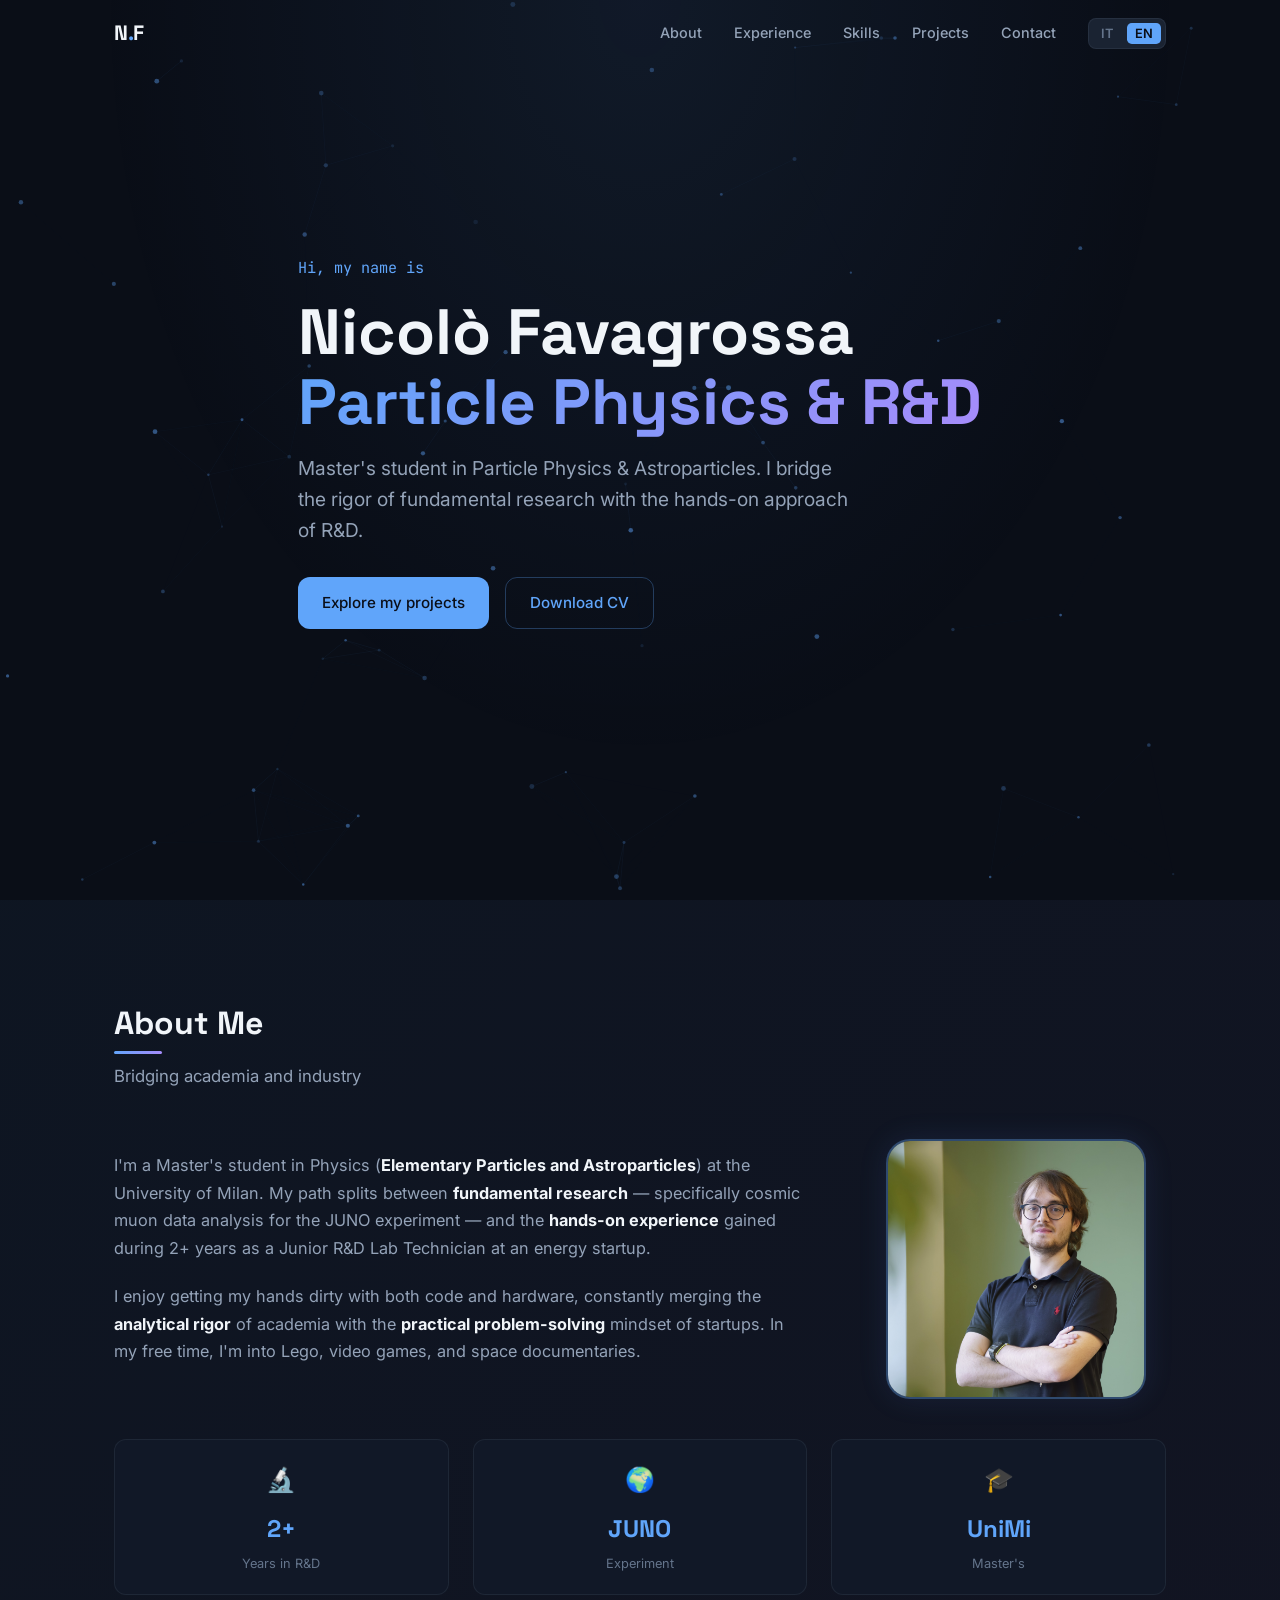
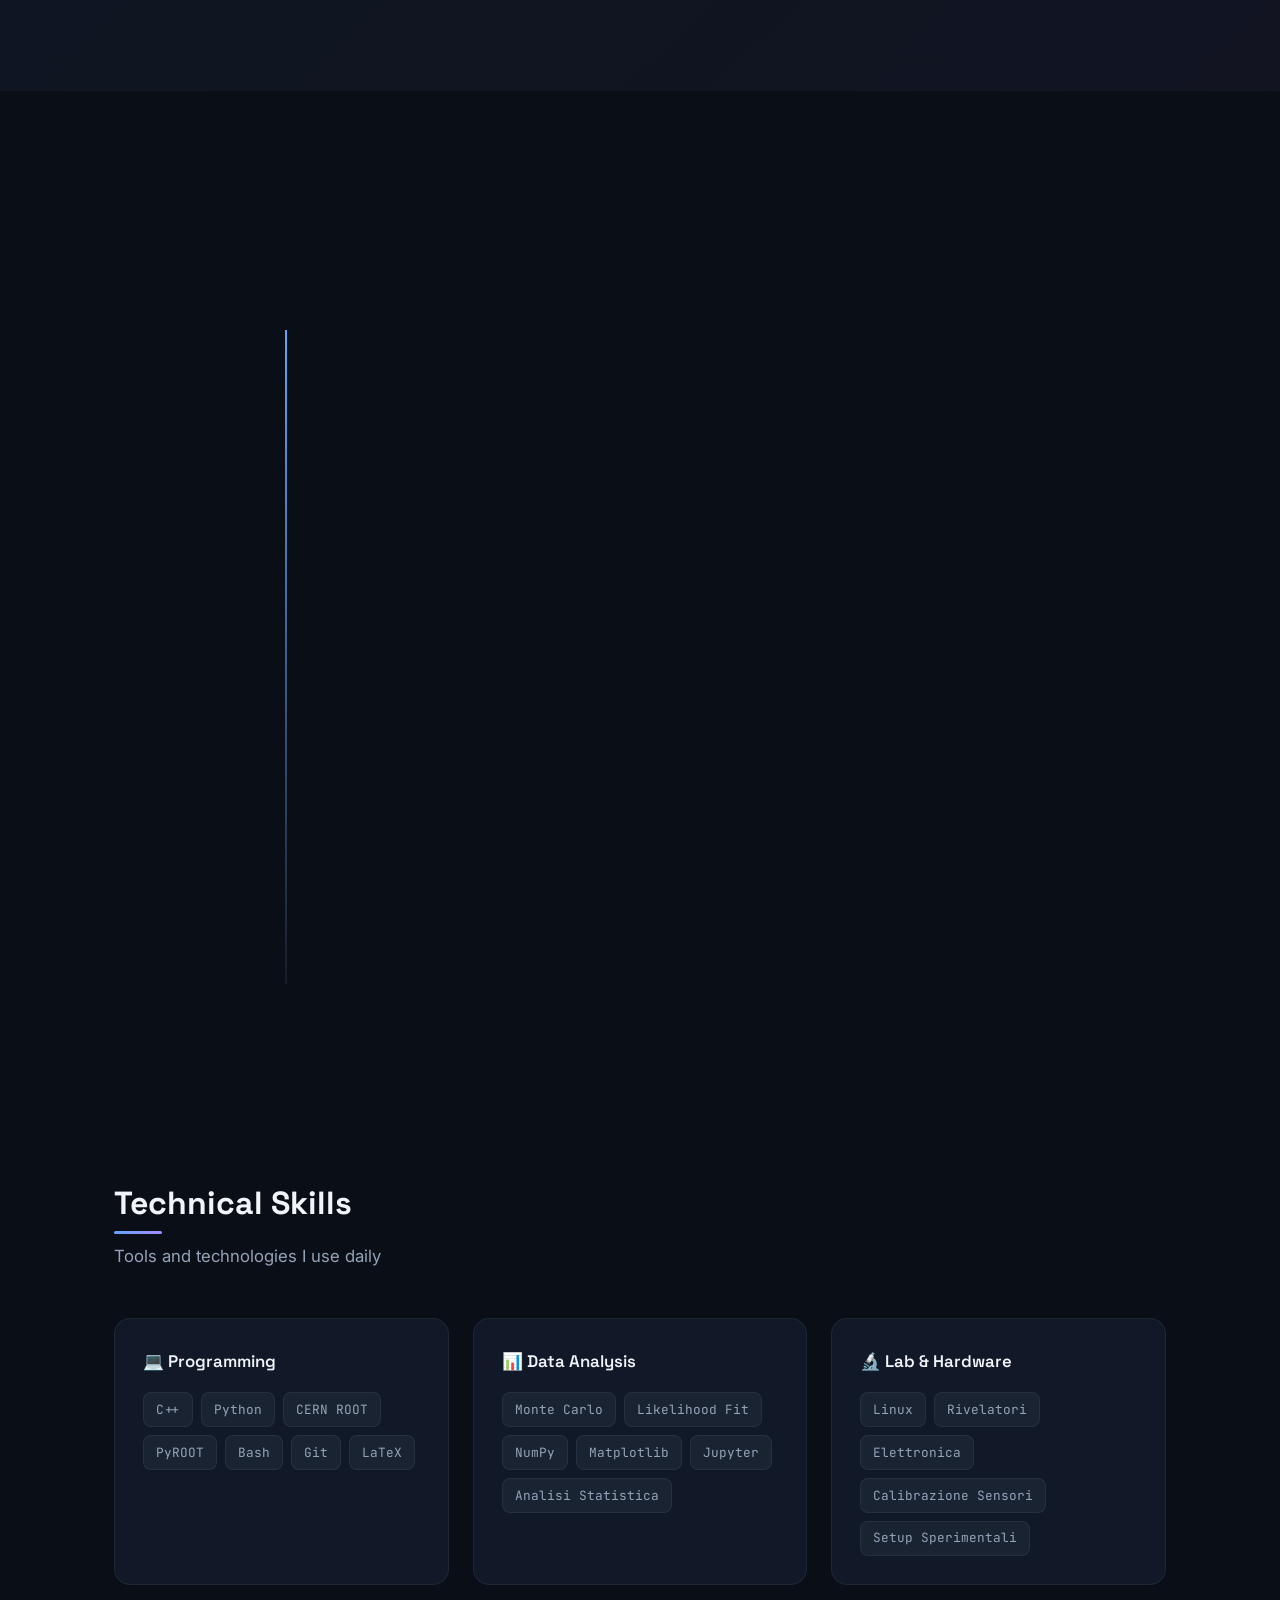
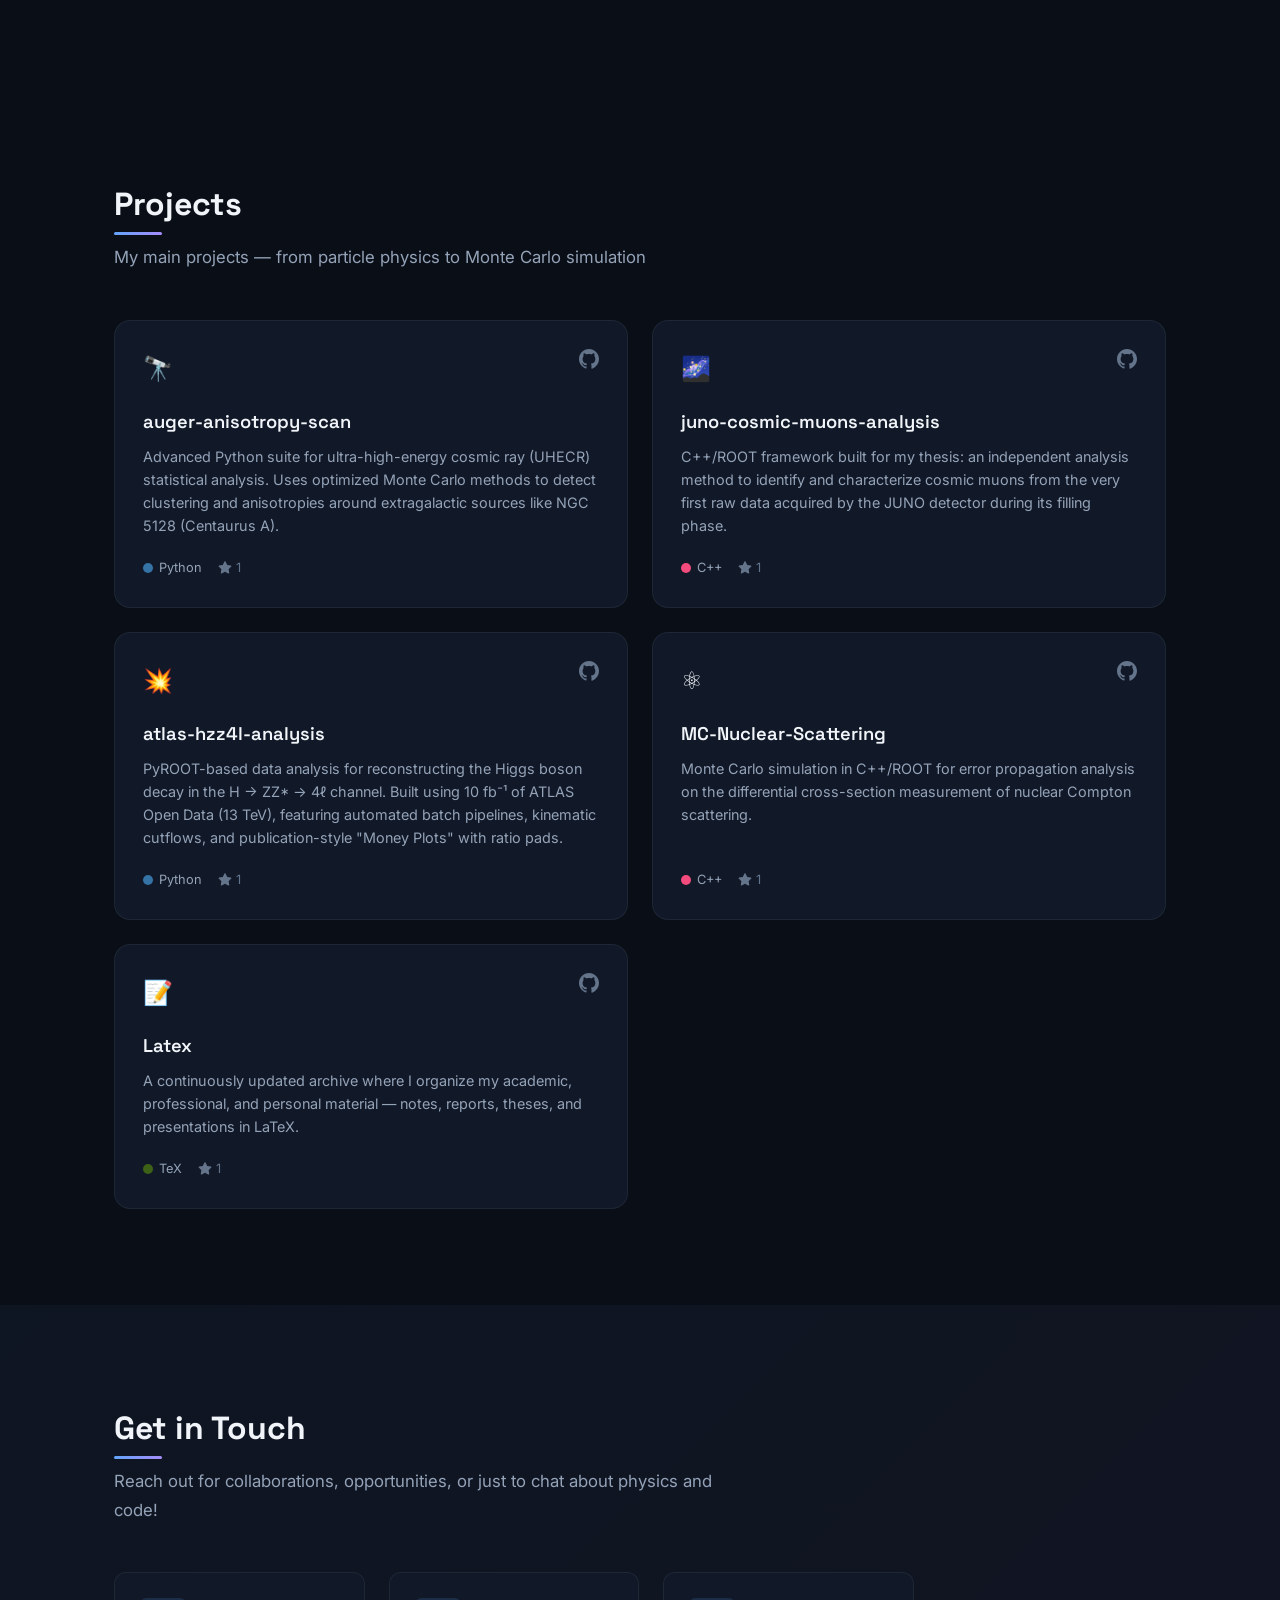
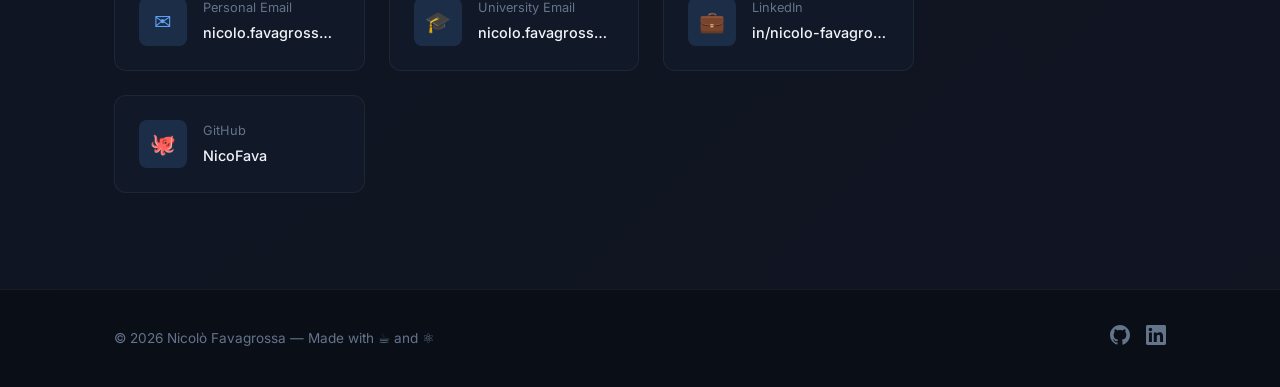
==== index.html @ 5a04953a "feat: initialize portfolio project with core structure, theme, and assets" ====
<!DOCTYPE html>
<html lang="it">
<head>
  <meta charset="UTF-8">
  <meta name="viewport" content="width=device-width, initial-scale=1.0">

  <!-- SEO -->
  <title>Nicolò Favagrossa — Particle Physics & R&D</title>
  <meta name="description" content="Studente magistrale in Fisica delle Particelle e Astroparticelle all'Università degli Studi di Milano. Portfolio, progetti e competenze.">
  <meta name="keywords" content="Nicolò Favagrossa, Physics, Particle Physics, JUNO, ATLAS, ROOT, C++, Python, Portfolio">
  <meta name="author" content="Nicolò Favagrossa">

  <!-- Open Graph -->
  <meta property="og:title" content="Nicolò Favagrossa — Particle Physics & R&D">
  <meta property="og:description" content="Master's student in Particle Physics & Astroparticles. Bridging academia and industry.">
  <meta property="og:type" content="website">
  <meta property="og:url" content="https://nicofava.github.io">

  <!-- Favicon placeholder -->
  <link rel="icon" href="data:image/svg+xml,<svg xmlns='http://www.w3.org/2000/svg' viewBox='0 0 100 100'><text y='.9em' font-size='90'>⚛️</text></svg>">

  <!-- Stylesheets -->
  <link rel="stylesheet" href="css/style.css">
</head>
<body>

  <!-- ==================== PARTICLE CANVAS ==================== -->
  <canvas id="particle-canvas"></canvas>

  <!-- ==================== NAVBAR ==================== -->
  <nav class="navbar" id="navbar">
    <div class="container">
      <a href="#" class="nav-logo">N<span>.</span>F</a>

      <div class="nav-links" id="nav-links">
        <a href="#about" data-i18n="nav.about">Chi sono</a>
        <a href="#experience" data-i18n="nav.experience">Esperienza</a>
        <a href="#skills" data-i18n="nav.skills">Competenze</a>
        <a href="#projects" data-i18n="nav.projects">Progetti</a>
        <a href="#contact" data-i18n="nav.contact">Contatti</a>

        <div class="lang-toggle">
          <button data-lang="it" class="active">IT</button>
          <button data-lang="en">EN</button>
        </div>
      </div>

      <button class="nav-hamburger" id="nav-hamburger" aria-label="Toggle menu">
        <span></span>
        <span></span>
        <span></span>
      </button>
    </div>
  </nav>

  <!-- Mobile overlay -->
  <div class="nav-overlay" id="nav-overlay"></div>

  <!-- ==================== HERO ==================== -->
  <section id="hero">
    <div class="container">
      <div class="hero-content">
        <p class="hero-greeting" data-i18n="hero.greeting">Ciao, mi chiamo</p>
        <h1 class="hero-name">
          <span data-i18n="hero.name">Nicolò Favagrossa</span><br>
          <span class="highlight">Particle Physics & R&D</span>
        </h1>
        <p class="hero-tagline" data-i18n="hero.tagline">
          Studente magistrale in Fisica delle Particelle & Astroparticelle. Unisco il rigore della ricerca fondamentale con l'approccio pratico del mondo R&D.
        </p>
        <div class="hero-cta">
          <a href="#projects" class="btn btn-primary" data-i18n="hero.cta.projects">
            Scopri i miei progetti
          </a>
          <a href="assets/docs/cv-favagrossa.pdf" class="btn btn-outline" target="_blank" data-i18n="hero.cta.cv">
            <span class="btn-icon">📄</span> Scarica CV
          </a>
        </div>
      </div>
    </div>
  </section>

  <!-- ==================== ABOUT ==================== -->
  <section id="about">
    <div class="container">
      <h2 class="section-title reveal" data-i18n="about.title">Chi sono</h2>
      <p class="section-subtitle reveal" data-i18n="about.subtitle">Un ponte tra l'accademia e l'industria</p>

      <div class="about-grid">
        <div class="about-text">
          <p class="reveal" data-i18n="about.p1">
            Sono uno studente magistrale in Fisica (indirizzo <strong>Particelle Elementari e Astroparticelle</strong>) all'Università degli Studi di Milano. Il mio percorso si divide tra la <strong>ricerca fondamentale</strong> — in particolare l'analisi dati dei muoni cosmici per l'esperimento JUNO — e l'<strong>esperienza pratica</strong> maturata in oltre due anni come Junior R&D Lab Technician in una startup del settore energetico.
          </p>
          <p class="reveal" data-i18n="about.p2">
            Mi piace "sporcarmi le mani" sia con il codice che in laboratorio: cerco costantemente di unire il <strong>rigore analitico</strong> del mondo accademico con la <strong>concretezza e il problem-solving</strong> tipici delle startup. Nel tempo libero apprezzo i Lego, i videogiochi e i documentari spaziali.
          </p>
        </div>

        <div class="about-photo">
          <div class="about-photo-wrapper reveal">
            <img src="assets/img/profile.jpg" alt="Nicolò Favagrossa">
          </div>
        </div>
      </div>

      <div class="about-highlights">
        <div class="highlight-card reveal">
          <div class="icon">🔬</div>
          <div class="number" data-i18n="about.highlight1.number">2+</div>
          <div class="label" data-i18n="about.highlight1.label">Anni in R&D</div>
        </div>
        <div class="highlight-card reveal">
          <div class="icon">🌍</div>
          <div class="number" data-i18n="about.highlight2.number">JUNO</div>
          <div class="label" data-i18n="about.highlight2.label">Esperimento</div>
        </div>
        <div class="highlight-card reveal">
          <div class="icon">🎓</div>
          <div class="number" data-i18n="about.highlight3.number">UniMi</div>
          <div class="label" data-i18n="about.highlight3.label">Magistrale</div>
        </div>
      </div>
    </div>
  </section>

  <!-- ==================== EXPERIENCE & EDUCATION ==================== -->
  <section id="experience">
    <div class="container">
      <h2 class="section-title reveal" data-i18n="exp.title">Esperienza & Istruzione</h2>
      <p class="section-subtitle reveal" data-i18n="exp.subtitle">Il mio percorso tra accademia e industria</p>

      <div class="timeline">
        <!-- Entry 1: Master's -->
        <div class="timeline-item reveal">
          <div class="timeline-dot"></div>
          <div class="timeline-card">
            <span class="timeline-date" data-i18n="exp.1.date">2024 — Presente</span>
            <h3 class="timeline-title" data-i18n="exp.1.title">Laurea Magistrale in Fisica</h3>
            <p class="timeline-org" data-i18n="exp.1.org">Università degli Studi di Milano — Particelle e Astroparticelle</p>
            <p class="timeline-desc" data-i18n="exp.1.desc">
              Percorso magistrale con focus su fisica delle alte energie, rivelatori di particelle e analisi dati avanzata. Tesi sull'analisi dei muoni cosmici per l'esperimento JUNO.
            </p>
          </div>
        </div>

        <!-- Entry 2: R&D Job -->
        <div class="timeline-item reveal">
          <div class="timeline-dot"></div>
          <div class="timeline-card">
            <span class="timeline-date" data-i18n="exp.2.date">Gen 2023 — Presente</span>
            <h3 class="timeline-title" data-i18n="exp.2.title">Junior R&D Lab Technician</h3>
            <p class="timeline-org" data-i18n="exp.2.org">Prometheus S.r.l. — Kilometro Rosso, Bergamo</p>
            <p class="timeline-desc" data-i18n="exp.2.desc">
              Attività di ricerca e sviluppo nel settore energetico. Gestione di setup sperimentali, calibrazione sensori, analisi dati e report tecnici. Promosso a gennaio 2025.
            </p>
          </div>
        </div>

        <!-- Entry 3: Bachelor's -->
        <div class="timeline-item reveal">
          <div class="timeline-dot"></div>
          <div class="timeline-card">
            <span class="timeline-date" data-i18n="exp.3.date">2020 — 2024</span>
            <h3 class="timeline-title" data-i18n="exp.3.title">Laurea Triennale in Fisica</h3>
            <p class="timeline-org" data-i18n="exp.3.org">Università degli Studi di Milano</p>
            <p class="timeline-desc" data-i18n="exp.3.desc">
              Tesi: analisi indipendente dei muoni cosmici dai primi dati grezzi del rivelatore JUNO, sviluppata in C++/ROOT.
            </p>
          </div>
        </div>
      </div>
    </div>
  </section>

  <!-- ==================== SKILLS ==================== -->
  <section id="skills">
    <div class="container">
      <h2 class="section-title reveal" data-i18n="skills.title">Competenze Tecniche</h2>
      <p class="section-subtitle reveal" data-i18n="skills.subtitle">Strumenti e tecnologie che utilizzo quotidianamente</p>

      <div class="skills-grid">
        <!-- Programming -->
        <div class="skill-category reveal">
          <h3 class="skill-category-title" data-i18n="skills.cat1">
            <span class="icon">💻</span> Programmazione
          </h3>
          <div class="skill-tags">
            <span class="skill-tag">C++</span>
            <span class="skill-tag">Python</span>
            <span class="skill-tag">CERN ROOT</span>
            <span class="skill-tag">PyROOT</span>
            <span class="skill-tag">Bash</span>
            <span class="skill-tag">Git</span>
            <span class="skill-tag">LaTeX</span>
          </div>
        </div>

        <!-- Data Analysis -->
        <div class="skill-category reveal">
          <h3 class="skill-category-title" data-i18n="skills.cat2">
            <span class="icon">📊</span> Analisi Dati
          </h3>
          <div class="skill-tags">
            <span class="skill-tag">Monte Carlo</span>
            <span class="skill-tag">Likelihood Fit</span>
            <span class="skill-tag">NumPy</span>
            <span class="skill-tag">Matplotlib</span>
            <span class="skill-tag">Jupyter</span>
            <span class="skill-tag">Analisi Statistica</span>
          </div>
        </div>

        <!-- Lab & Hardware -->
        <div class="skill-category reveal">
          <h3 class="skill-category-title" data-i18n="skills.cat3">
            <span class="icon">🔬</span> Lab & Hardware
          </h3>
          <div class="skill-tags">
            <span class="skill-tag">Linux</span>
            <span class="skill-tag">Rivelatori</span>
            <span class="skill-tag">Elettronica</span>
            <span class="skill-tag">Calibrazione Sensori</span>
            <span class="skill-tag">Setup Sperimentali</span>
          </div>
        </div>
      </div>
    </div>
  </section>

  <!-- ==================== PROJECTS ==================== -->
  <section id="projects">
    <div class="container">
      <h2 class="section-title reveal" data-i18n="projects.title">Progetti</h2>
      <p class="section-subtitle reveal" data-i18n="projects.subtitle">
        I miei progetti principali — dalla fisica delle particelle alla simulazione Monte Carlo
      </p>

      <div class="projects-grid" id="projects-container">
        <!-- Populated dynamically by projects.js -->
      </div>
    </div>
  </section>

  <!-- ==================== CONTACT ==================== -->
  <section id="contact">
    <div class="container">
      <h2 class="section-title reveal" data-i18n="contact.title">Contatti</h2>
      <p class="section-subtitle reveal" data-i18n="contact.subtitle">
        Scrivimi per collaborazioni, opportunità o anche solo per una chiacchierata su fisica e codice!
      </p>

      <div class="contact-grid">
        <!-- Personal Email -->
        <a href="mailto:nicolo.favagrossa@gmail.com" class="contact-card reveal" id="contact-email">
          <div class="contact-icon">✉️</div>
          <div class="contact-info">
            <div class="contact-label" data-i18n="contact.email">Email Personale</div>
            <div class="contact-value">nicolo.favagrossa@gmail.com</div>
          </div>
        </a>

        <!-- University Email -->
        <a href="mailto:nicolo.favagrossa@studenti.unimi.it" class="contact-card reveal" id="contact-email-uni">
          <div class="contact-icon">🎓</div>
          <div class="contact-info">
            <div class="contact-label" data-i18n="contact.email.uni">Email Istituzionale</div>
            <div class="contact-value">nicolo.favagrossa@studenti.unimi.it</div>
          </div>
        </a>

        <!-- LinkedIn -->
        <a href="https://www.linkedin.com/in/nicolo-favagrossa/" target="_blank" rel="noopener noreferrer" class="contact-card reveal" id="contact-linkedin">
          <div class="contact-icon">💼</div>
          <div class="contact-info">
            <div class="contact-label" data-i18n="contact.linkedin">LinkedIn</div>
            <div class="contact-value">in/nicolo-favagrossa</div>
          </div>
        </a>

        <!-- GitHub -->
        <a href="https://github.com/NicoFava" target="_blank" rel="noopener noreferrer" class="contact-card reveal" id="contact-github">
          <div class="contact-icon">🐙</div>
          <div class="contact-info">
            <div class="contact-label" data-i18n="contact.github">GitHub</div>
            <div class="contact-value">NicoFava</div>
          </div>
        </a>
      </div>
    </div>
  </section>

  <!-- ==================== FOOTER ==================== -->
  <footer class="footer">
    <div class="container">
      <p class="footer-text">
        © <span id="current-year">2026</span> Nicolò Favagrossa —
        <span data-i18n="footer.made">Fatto con</span> ☕ <span data-i18n="footer.and">e</span> ⚛️
      </p>
      <div class="footer-socials">
        <a href="https://github.com/NicoFava" target="_blank" rel="noopener noreferrer" aria-label="GitHub">
          <svg width="20" height="20" viewBox="0 0 24 24" fill="currentColor">
            <path d="M12 0C5.37 0 0 5.37 0 12c0 5.3 3.438 9.8 8.205 11.385.6.113.82-.258.82-.577 0-.285-.01-1.04-.015-2.04-3.338.724-4.042-1.61-4.042-1.61C4.422 18.07 3.633 17.7 3.633 17.7c-1.087-.744.084-.729.084-.729 1.205.084 1.838 1.236 1.838 1.236 1.07 1.835 2.809 1.305 3.495.998.108-.776.417-1.305.76-1.605-2.665-.3-5.466-1.332-5.466-5.93 0-1.31.465-2.38 1.235-3.22-.135-.303-.54-1.523.105-3.176 0 0 1.005-.322 3.3 1.23.96-.267 1.98-.399 3-.405 1.02.006 2.04.138 3 .405 2.28-1.552 3.285-1.23 3.285-1.23.645 1.653.24 2.873.12 3.176.765.84 1.23 1.91 1.23 3.22 0 4.61-2.805 5.625-5.475 5.92.42.36.81 1.096.81 2.22 0 1.606-.015 2.896-.015 3.286 0 .315.21.69.825.57C20.565 21.795 24 17.295 24 12c0-6.63-5.37-12-12-12"/>
          </svg>
        </a>
        <a href="https://www.linkedin.com/in/nicolo-favagrossa/" target="_blank" rel="noopener noreferrer" aria-label="LinkedIn">
          <svg width="20" height="20" viewBox="0 0 24 24" fill="currentColor">
            <path d="M20.447 20.452h-3.554v-5.569c0-1.328-.027-3.037-1.852-3.037-1.853 0-2.136 1.445-2.136 2.939v5.667H9.351V9h3.414v1.561h.046c.477-.9 1.637-1.85 3.37-1.85 3.601 0 4.267 2.37 4.267 5.455v6.286zM5.337 7.433c-1.144 0-2.063-.926-2.063-2.065 0-1.138.92-2.063 2.063-2.063 1.14 0 2.064.925 2.064 2.063 0 1.139-.925 2.065-2.064 2.065zm1.782 13.019H3.555V9h3.564v11.452zM22.225 0H1.771C.792 0 0 .774 0 1.729v20.542C0 23.227.792 24 1.771 24h20.451C23.2 24 24 23.227 24 22.271V1.729C24 .774 23.2 0 22.222 0h.003z"/>
          </svg>
        </a>
      </div>
    </div>
  </footer>

  <!-- ==================== SCRIPTS ==================== -->
  <script src="js/particles.js"></script>
  <script src="js/i18n.js"></script>
  <script src="js/projects.js"></script>
  <script src="js/main.js"></script>

</body>
</html>
---- css/style.css ----
/* ===================================================================
   DESIGN SYSTEM — Nicolò Favagrossa Portfolio
   Deep Cosmos Dark Theme
   =================================================================== */

/* --- Google Fonts --- */
@import url('https://fonts.googleapis.com/css2?family=Inter:wght@300;400;500;600;700&family=JetBrains+Mono:wght@400;500&family=Space+Grotesk:wght@400;500;600;700&display=swap');

/* --- Design Tokens --- */
:root {
  /* Colors */
  --bg-primary: #0a0e17;
  --bg-secondary: #111827;
  --bg-tertiary: #1a2332;
  --bg-glass: rgba(17, 24, 39, 0.75);
  --bg-glass-hover: rgba(17, 24, 39, 0.9);
  --accent: #60a5fa;
  --accent-hover: #93c5fd;
  --accent-glow: rgba(96, 165, 250, 0.15);
  --accent-glow-strong: rgba(96, 165, 250, 0.3);
  --text-primary: #f1f5f9;
  --text-secondary: #94a3b8;
  --text-muted: #64748b;
  --border: rgba(148, 163, 184, 0.1);
  --border-accent: rgba(96, 165, 250, 0.3);

  /* Gradients */
  --gradient-accent: linear-gradient(135deg, #60a5fa 0%, #a78bfa 100%);
  --gradient-card: linear-gradient(135deg, rgba(96, 165, 250, 0.05) 0%, rgba(167, 139, 250, 0.05) 100%);
  --gradient-hero: radial-gradient(ellipse at 50% 0%, rgba(96, 165, 250, 0.08) 0%, transparent 60%);

  /* Typography */
  --font-heading: 'Space Grotesk', system-ui, sans-serif;
  --font-body: 'Inter', system-ui, sans-serif;
  --font-mono: 'JetBrains Mono', 'Fira Code', monospace;

  /* Spacing */
  --section-padding: 6rem 0;
  --container-width: 1100px;
  --container-padding: 0 1.5rem;

  /* Transitions */
  --transition-fast: 0.2s ease;
  --transition-normal: 0.3s ease;
  --transition-slow: 0.5s ease;

  /* Borders */
  --radius-sm: 0.5rem;
  --radius-md: 0.75rem;
  --radius-lg: 1rem;
  --radius-xl: 1.5rem;

  /* Shadows */
  --shadow-card: 0 4px 24px rgba(0, 0, 0, 0.3);
  --shadow-glow: 0 0 30px rgba(96, 165, 250, 0.1);
}

/* --- Reset & Base --- */
*,
*::before,
*::after {
  margin: 0;
  padding: 0;
  box-sizing: border-box;
}

html {
  scroll-behavior: smooth;
  scroll-padding-top: 5rem;
  font-size: 16px;
}

body {
  font-family: var(--font-body);
  background-color: var(--bg-primary);
  color: var(--text-primary);
  line-height: 1.7;
  overflow-x: hidden;
  -webkit-font-smoothing: antialiased;
  -moz-osx-font-smoothing: grayscale;
}

a {
  color: var(--accent);
  text-decoration: none;
  transition: color var(--transition-fast);
}

a:hover {
  color: var(--accent-hover);
}

img {
  max-width: 100%;
  height: auto;
  display: block;
}

ul, ol {
  list-style: none;
}

/* --- Canvas Background --- */
#particle-canvas {
  position: fixed;
  top: 0;
  left: 0;
  width: 100%;
  height: 100%;
  z-index: 0;
  pointer-events: none;
}

/* --- Layout --- */
.container {
  max-width: var(--container-width);
  margin: 0 auto;
  padding: var(--container-padding);
}

section {
  position: relative;
  z-index: 1;
  padding: var(--section-padding);
}

/* --- Section Title --- */
.section-title {
  font-family: var(--font-heading);
  font-size: 2rem;
  font-weight: 700;
  color: var(--text-primary);
  margin-bottom: 0.75rem;
  position: relative;
  display: inline-block;
}

.section-title::after {
  content: '';
  position: absolute;
  bottom: -4px;
  left: 0;
  width: 3rem;
  height: 3px;
  background: var(--gradient-accent);
  border-radius: 2px;
}

.section-subtitle {
  color: var(--text-secondary);
  font-size: 1.05rem;
  max-width: 600px;
  margin-bottom: 3rem;
}

/* --- Navbar --- */
.navbar {
  position: fixed;
  top: 0;
  left: 0;
  width: 100%;
  z-index: 100;
  padding: 1rem 0;
  transition: all var(--transition-normal);
  background: transparent;
}

.navbar.scrolled {
  background: var(--bg-glass);
  backdrop-filter: blur(20px);
  -webkit-backdrop-filter: blur(20px);
  border-bottom: 1px solid var(--border);
  padding: 0.6rem 0;
}

.navbar .container {
  display: flex;
  justify-content: space-between;
  align-items: center;
}

.nav-logo {
  font-family: var(--font-heading);
  font-size: 1.3rem;
  font-weight: 700;
  color: var(--text-primary);
  letter-spacing: -0.02em;
}

.nav-logo span {
  color: var(--accent);
}

.nav-links {
  display: flex;
  align-items: center;
  gap: 2rem;
}

.nav-links a {
  color: var(--text-secondary);
  font-size: 0.9rem;
  font-weight: 500;
  transition: color var(--transition-fast);
  position: relative;
}

.nav-links a::after {
  content: '';
  position: absolute;
  bottom: -4px;
  left: 0;
  width: 0;
  height: 2px;
  background: var(--accent);
  transition: width var(--transition-normal);
}

.nav-links a:hover,
.nav-links a.active {
  color: var(--text-primary);
}

.nav-links a:hover::after,
.nav-links a.active::after {
  width: 100%;
}

/* Language Toggle */
.lang-toggle {
  display: flex;
  align-items: center;
  gap: 0.4rem;
  background: var(--bg-tertiary);
  border: 1px solid var(--border);
  border-radius: var(--radius-sm);
  padding: 0.25rem;
  cursor: pointer;
}

.lang-toggle button {
  background: none;
  border: none;
  color: var(--text-muted);
  font-family: var(--font-body);
  font-size: 0.8rem;
  font-weight: 600;
  padding: 0.2rem 0.5rem;
  border-radius: 0.3rem;
  cursor: pointer;
  transition: all var(--transition-fast);
}

.lang-toggle button.active {
  background: var(--accent);
  color: var(--bg-primary);
}

/* Mobile Menu */
.nav-hamburger {
  display: none;
  flex-direction: column;
  gap: 5px;
  cursor: pointer;
  background: none;
  border: none;
  padding: 0.25rem;
}

.nav-hamburger span {
  width: 24px;
  height: 2px;
  background: var(--text-primary);
  transition: all var(--transition-normal);
  border-radius: 2px;
}

.nav-hamburger.active span:nth-child(1) {
  transform: rotate(45deg) translate(5px, 5px);
}

.nav-hamburger.active span:nth-child(2) {
  opacity: 0;
}

.nav-hamburger.active span:nth-child(3) {
  transform: rotate(-45deg) translate(5px, -5px);
}

/* --- Hero --- */
#hero {
  min-height: 100vh;
  display: flex;
  align-items: center;
  padding-top: 5rem;
  background: var(--gradient-hero);
}

.hero-content {
  max-width: 700px;
}

.hero-greeting {
  font-family: var(--font-mono);
  font-size: 0.95rem;
  color: var(--accent);
  margin-bottom: 1rem;
  opacity: 0;
  transform: translateY(20px);
  animation: fadeInUp 0.6s ease 0.2s forwards;
}

.hero-name {
  font-family: var(--font-heading);
  font-size: clamp(2.5rem, 6vw, 4rem);
  font-weight: 700;
  line-height: 1.1;
  margin-bottom: 1rem;
  opacity: 0;
  transform: translateY(20px);
  animation: fadeInUp 0.6s ease 0.4s forwards;
}

.hero-name .highlight {
  background: var(--gradient-accent);
  -webkit-background-clip: text;
  -webkit-text-fill-color: transparent;
  background-clip: text;
}

.hero-tagline {
  font-size: 1.2rem;
  color: var(--text-secondary);
  margin-bottom: 2rem;
  max-width: 550px;
  line-height: 1.6;
  opacity: 0;
  transform: translateY(20px);
  animation: fadeInUp 0.6s ease 0.6s forwards;
}

.hero-cta {
  display: flex;
  gap: 1rem;
  flex-wrap: wrap;
  opacity: 0;
  transform: translateY(20px);
  animation: fadeInUp 0.6s ease 0.8s forwards;
}

.btn {
  display: inline-flex;
  align-items: center;
  gap: 0.5rem;
  padding: 0.75rem 1.5rem;
  border-radius: var(--radius-md);
  font-family: var(--font-body);
  font-size: 0.95rem;
  font-weight: 500;
  cursor: pointer;
  transition: all var(--transition-normal);
  border: none;
}

.btn-primary {
  background: var(--accent);
  color: var(--bg-primary);
}

.btn-primary:hover {
  background: var(--accent-hover);
  color: var(--bg-primary);
  box-shadow: var(--shadow-glow);
  transform: translateY(-2px);
}

.btn-outline {
  background: transparent;
  color: var(--accent);
  border: 1px solid var(--border-accent);
}

.btn-outline:hover {
  background: var(--accent-glow);
  color: var(--accent-hover);
  transform: translateY(-2px);
}

/* --- About --- */
#about {
  background: var(--gradient-card);
}

.about-grid {
  display: grid;
  grid-template-columns: 1fr 300px;
  gap: 4rem;
  align-items: center;
}

.about-text p {
  color: var(--text-secondary);
  margin-bottom: 1.25rem;
  font-size: 1.02rem;
}

.about-text strong {
  color: var(--text-primary);
}

.about-photo {
  position: relative;
}

.about-photo-wrapper {
  width: 260px;
  height: 260px;
  border-radius: var(--radius-xl);
  overflow: hidden;
  border: 2px solid var(--border-accent);
  box-shadow: var(--shadow-glow);
  margin: 0 auto;
  display: flex;
  align-items: center;
  justify-content: center;
  background: var(--bg-tertiary);
}

.about-photo-wrapper img {
  width: 100%;
  height: 100%;
  object-fit: cover;
}

.about-photo-placeholder {
  font-size: 5rem;
  opacity: 0.3;
}

.about-highlights {
  display: grid;
  grid-template-columns: repeat(3, 1fr);
  gap: 1.5rem;
  margin-top: 2.5rem;
}

.highlight-card {
  background: var(--bg-secondary);
  border: 1px solid var(--border);
  border-radius: var(--radius-md);
  padding: 1.25rem;
  text-align: center;
  transition: all var(--transition-normal);
}

.highlight-card:hover {
  border-color: var(--border-accent);
  box-shadow: var(--shadow-glow);
  transform: translateY(-3px);
}

.highlight-card .icon {
  font-size: 1.5rem;
  margin-bottom: 0.5rem;
}

.highlight-card .number {
  font-family: var(--font-heading);
  font-size: 1.5rem;
  font-weight: 700;
  color: var(--accent);
}

.highlight-card .label {
  font-size: 0.8rem;
  color: var(--text-muted);
  margin-top: 0.2rem;
}

/* --- Experience / Timeline --- */
.timeline {
  position: relative;
  max-width: 750px;
  margin: 0 auto;
}

.timeline::before {
  content: '';
  position: absolute;
  left: 20px;
  top: 0;
  bottom: 0;
  width: 2px;
  background: linear-gradient(to bottom, var(--accent), var(--border));
}

.timeline-item {
  position: relative;
  padding-left: 55px;
  margin-bottom: 2.5rem;
}

.timeline-item:last-child {
  margin-bottom: 0;
}

.timeline-dot {
  position: absolute;
  left: 12px;
  top: 6px;
  width: 18px;
  height: 18px;
  border-radius: 50%;
  border: 3px solid var(--accent);
  background: var(--bg-primary);
  z-index: 1;
}

.timeline-item:first-child .timeline-dot {
  background: var(--accent);
  box-shadow: 0 0 12px var(--accent-glow-strong);
}

.timeline-card {
  background: var(--bg-secondary);
  border: 1px solid var(--border);
  border-radius: var(--radius-md);
  padding: 1.5rem;
  transition: all var(--transition-normal);
}

.timeline-card:hover {
  border-color: var(--border-accent);
  box-shadow: var(--shadow-glow);
}

.timeline-date {
  font-family: var(--font-mono);
  font-size: 0.8rem;
  color: var(--accent);
  margin-bottom: 0.3rem;
}

.timeline-title {
  font-family: var(--font-heading);
  font-size: 1.15rem;
  font-weight: 600;
  margin-bottom: 0.25rem;
}

.timeline-org {
  color: var(--text-secondary);
  font-size: 0.9rem;
  margin-bottom: 0.5rem;
}

.timeline-desc {
  color: var(--text-secondary);
  font-size: 0.9rem;
  line-height: 1.6;
}

/* --- Skills --- */
.skills-grid {
  display: grid;
  grid-template-columns: repeat(auto-fit, minmax(300px, 1fr));
  gap: 1.5rem;
}

.skill-category {
  background: var(--bg-secondary);
  border: 1px solid var(--border);
  border-radius: var(--radius-lg);
  padding: 1.75rem;
  transition: all var(--transition-normal);
}

.skill-category:hover {
  border-color: var(--border-accent);
  box-shadow: var(--shadow-glow);
}

.skill-category-title {
  font-family: var(--font-heading);
  font-size: 1.05rem;
  font-weight: 600;
  margin-bottom: 1rem;
  display: flex;
  align-items: center;
  gap: 0.5rem;
}

.skill-category-title .icon {
  font-size: 1.2rem;
}

.skill-tags {
  display: flex;
  flex-wrap: wrap;
  gap: 0.5rem;
}

.skill-tag {
  font-family: var(--font-mono);
  font-size: 0.8rem;
  padding: 0.35rem 0.75rem;
  background: var(--bg-tertiary);
  border: 1px solid var(--border);
  border-radius: var(--radius-sm);
  color: var(--text-secondary);
  transition: all var(--transition-fast);
}

.skill-tag:hover {
  border-color: var(--accent);
  color: var(--accent);
  background: var(--accent-glow);
}

/* --- Projects --- */
.projects-grid {
  display: grid;
  grid-template-columns: repeat(auto-fit, minmax(340px, 1fr));
  gap: 1.5rem;
}

.project-card {
  background: var(--bg-secondary);
  border: 1px solid var(--border);
  border-radius: var(--radius-lg);
  padding: 1.75rem;
  transition: all var(--transition-normal);
  display: flex;
  flex-direction: column;
}

.project-card:hover {
  border-color: var(--border-accent);
  box-shadow: var(--shadow-glow);
  transform: translateY(-4px);
}

.project-header {
  display: flex;
  justify-content: space-between;
  align-items: flex-start;
  margin-bottom: 1rem;
}

.project-icon {
  font-size: 1.5rem;
}

.project-links {
  display: flex;
  gap: 0.75rem;
}

.project-links a {
  color: var(--text-muted);
  transition: color var(--transition-fast);
}

.project-links a:hover {
  color: var(--accent);
}

.project-title {
  font-family: var(--font-heading);
  font-size: 1.15rem;
  font-weight: 600;
  margin-bottom: 0.5rem;
}

.project-title a {
  color: var(--text-primary);
}

.project-title a:hover {
  color: var(--accent);
}

.project-context {
  color: var(--text-secondary);
  font-size: 0.9rem;
  line-height: 1.6;
  margin-bottom: 1.25rem;
  flex-grow: 1;
}

.project-meta {
  display: flex;
  align-items: center;
  gap: 1rem;
  flex-wrap: wrap;
}

.project-lang {
  display: flex;
  align-items: center;
  gap: 0.35rem;
  font-size: 0.8rem;
  color: var(--text-secondary);
}

.project-lang-dot {
  width: 10px;
  height: 10px;
  border-radius: 50%;
}

.project-stars {
  display: flex;
  align-items: center;
  gap: 0.3rem;
  font-size: 0.8rem;
  color: var(--text-muted);
}

/* --- Contact --- */
#contact {
  background: var(--gradient-card);
}

.contact-grid {
  display: grid;
  grid-template-columns: repeat(auto-fit, minmax(250px, 1fr));
  gap: 1.5rem;
  max-width: 800px;
}

.contact-card {
  background: var(--bg-secondary);
  border: 1px solid var(--border);
  border-radius: var(--radius-md);
  padding: 1.5rem;
  display: flex;
  align-items: center;
  gap: 1rem;
  transition: all var(--transition-normal);
  text-decoration: none;
}

.contact-card:hover {
  border-color: var(--border-accent);
  box-shadow: var(--shadow-glow);
  transform: translateY(-3px);
}

.contact-icon {
  width: 48px;
  height: 48px;
  border-radius: var(--radius-sm);
  background: var(--accent-glow);
  display: flex;
  align-items: center;
  justify-content: center;
  font-size: 1.3rem;
  flex-shrink: 0;
}

.contact-info {
  min-width: 0;
}

.contact-label {
  font-size: 0.8rem;
  color: var(--text-muted);
  margin-bottom: 0.15rem;
}

.contact-value {
  font-size: 0.9rem;
  color: var(--text-primary);
  font-weight: 500;
  white-space: nowrap;
  overflow: hidden;
  text-overflow: ellipsis;
}

/* --- Footer --- */
.footer {
  position: relative;
  z-index: 1;
  padding: 2rem 0;
  border-top: 1px solid var(--border);
}

.footer .container {
  display: flex;
  justify-content: space-between;
  align-items: center;
  flex-wrap: wrap;
  gap: 1rem;
}

.footer-text {
  font-size: 0.85rem;
  color: var(--text-muted);
}

.footer-socials {
  display: flex;
  gap: 1rem;
}

.footer-socials a {
  color: var(--text-muted);
  font-size: 1.2rem;
  transition: color var(--transition-fast);
}

.footer-socials a:hover {
  color: var(--accent);
}

/* --- Scroll Reveal Animations --- */
.reveal {
  opacity: 0;
  transform: translateY(30px);
  transition: opacity 0.6s ease, transform 0.6s ease;
}

.reveal.visible {
  opacity: 1;
  transform: translateY(0);
}

@keyframes fadeInUp {
  to {
    opacity: 1;
    transform: translateY(0);
  }
}

/* --- Responsive --- */
@media (max-width: 768px) {
  :root {
    --section-padding: 4rem 0;
  }

  .nav-links {
    position: fixed;
    top: 0;
    right: -100%;
    width: 75%;
    max-width: 300px;
    height: 100vh;
    background: var(--bg-secondary);
    flex-direction: column;
    padding: 5rem 2rem 2rem;
    gap: 1.5rem;
    transition: right var(--transition-normal);
    border-left: 1px solid var(--border);
    z-index: 99;
  }

  .nav-links.open {
    right: 0;
  }

  .nav-hamburger {
    display: flex;
    z-index: 101;
  }

  .hero-name {
    font-size: 2.2rem;
  }

  .about-grid {
    grid-template-columns: 1fr;
    gap: 2rem;
  }

  .about-photo {
    order: -1;
  }

  .about-highlights {
    grid-template-columns: repeat(3, 1fr);
    gap: 0.75rem;
  }

  .highlight-card {
    padding: 1rem 0.5rem;
  }

  .projects-grid {
    grid-template-columns: 1fr;
  }

  .skills-grid {
    grid-template-columns: 1fr;
  }

  .contact-grid {
    grid-template-columns: 1fr;
  }

  .section-title {
    font-size: 1.6rem;
  }

  .footer .container {
    flex-direction: column;
    text-align: center;
  }
}

@media (max-width: 480px) {
  .hero-cta {
    flex-direction: column;
  }

  .btn {
    width: 100%;
    justify-content: center;
  }

  .about-highlights {
    grid-template-columns: 1fr;
  }
}

/* Mobile menu overlay */
.nav-overlay {
  display: none;
  position: fixed;
  top: 0;
  left: 0;
  width: 100%;
  height: 100%;
  background: rgba(0, 0, 0, 0.5);
  z-index: 98;
}

.nav-overlay.active {
  display: block;
}

/* Download CV button extra styling */
.btn .btn-icon {
  font-size: 1.1rem;
}
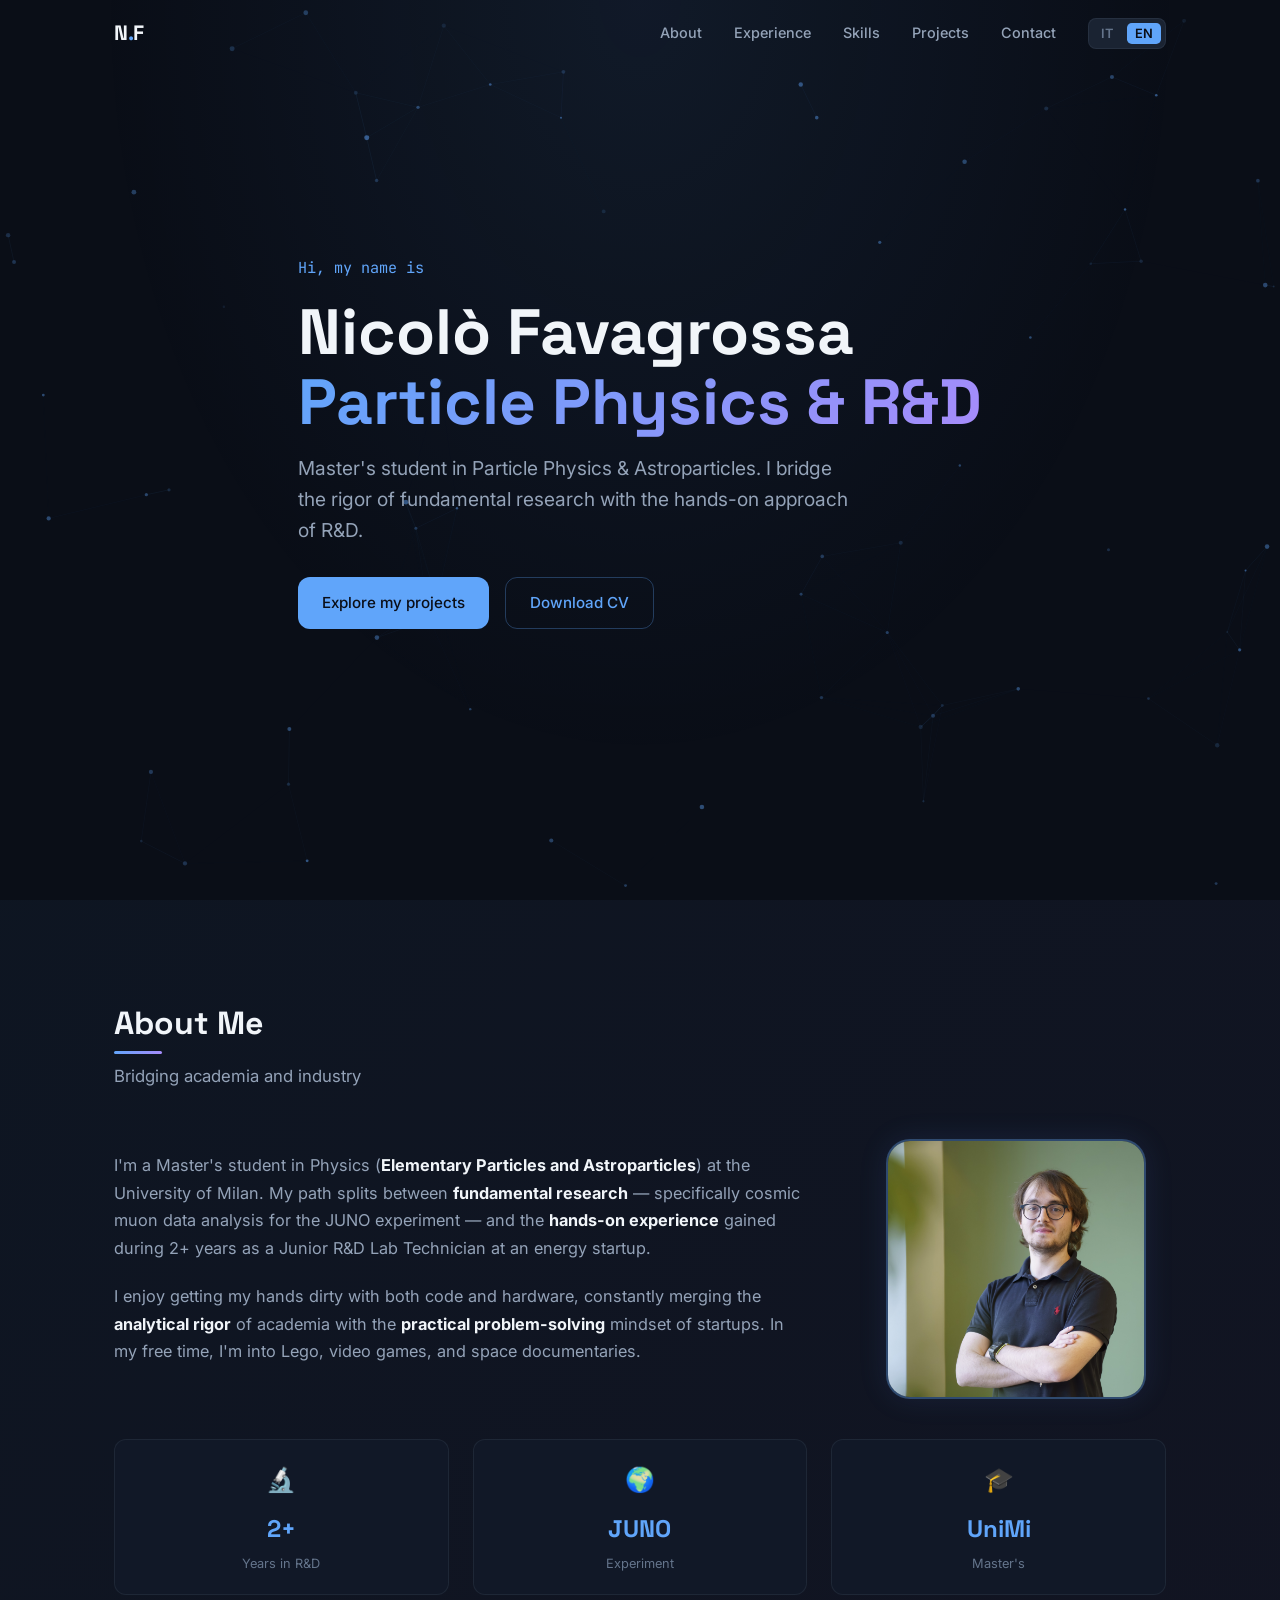
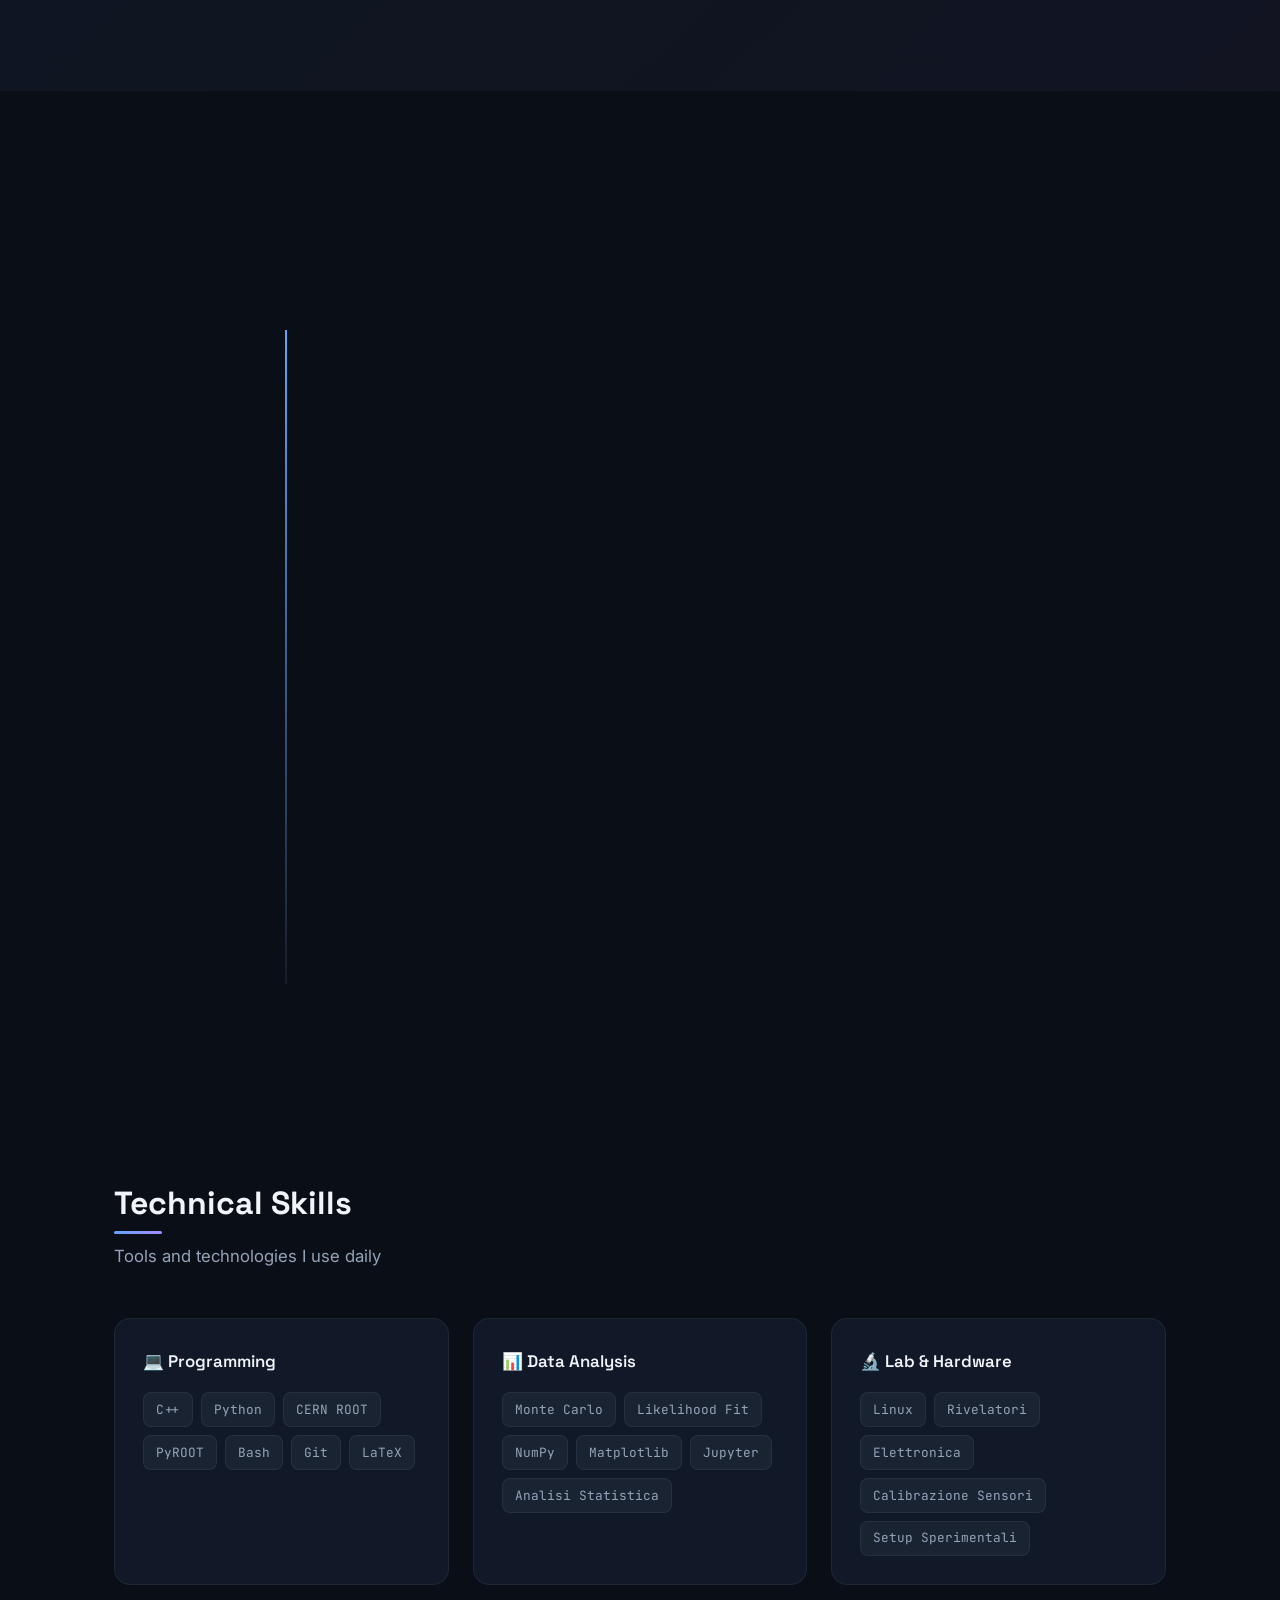
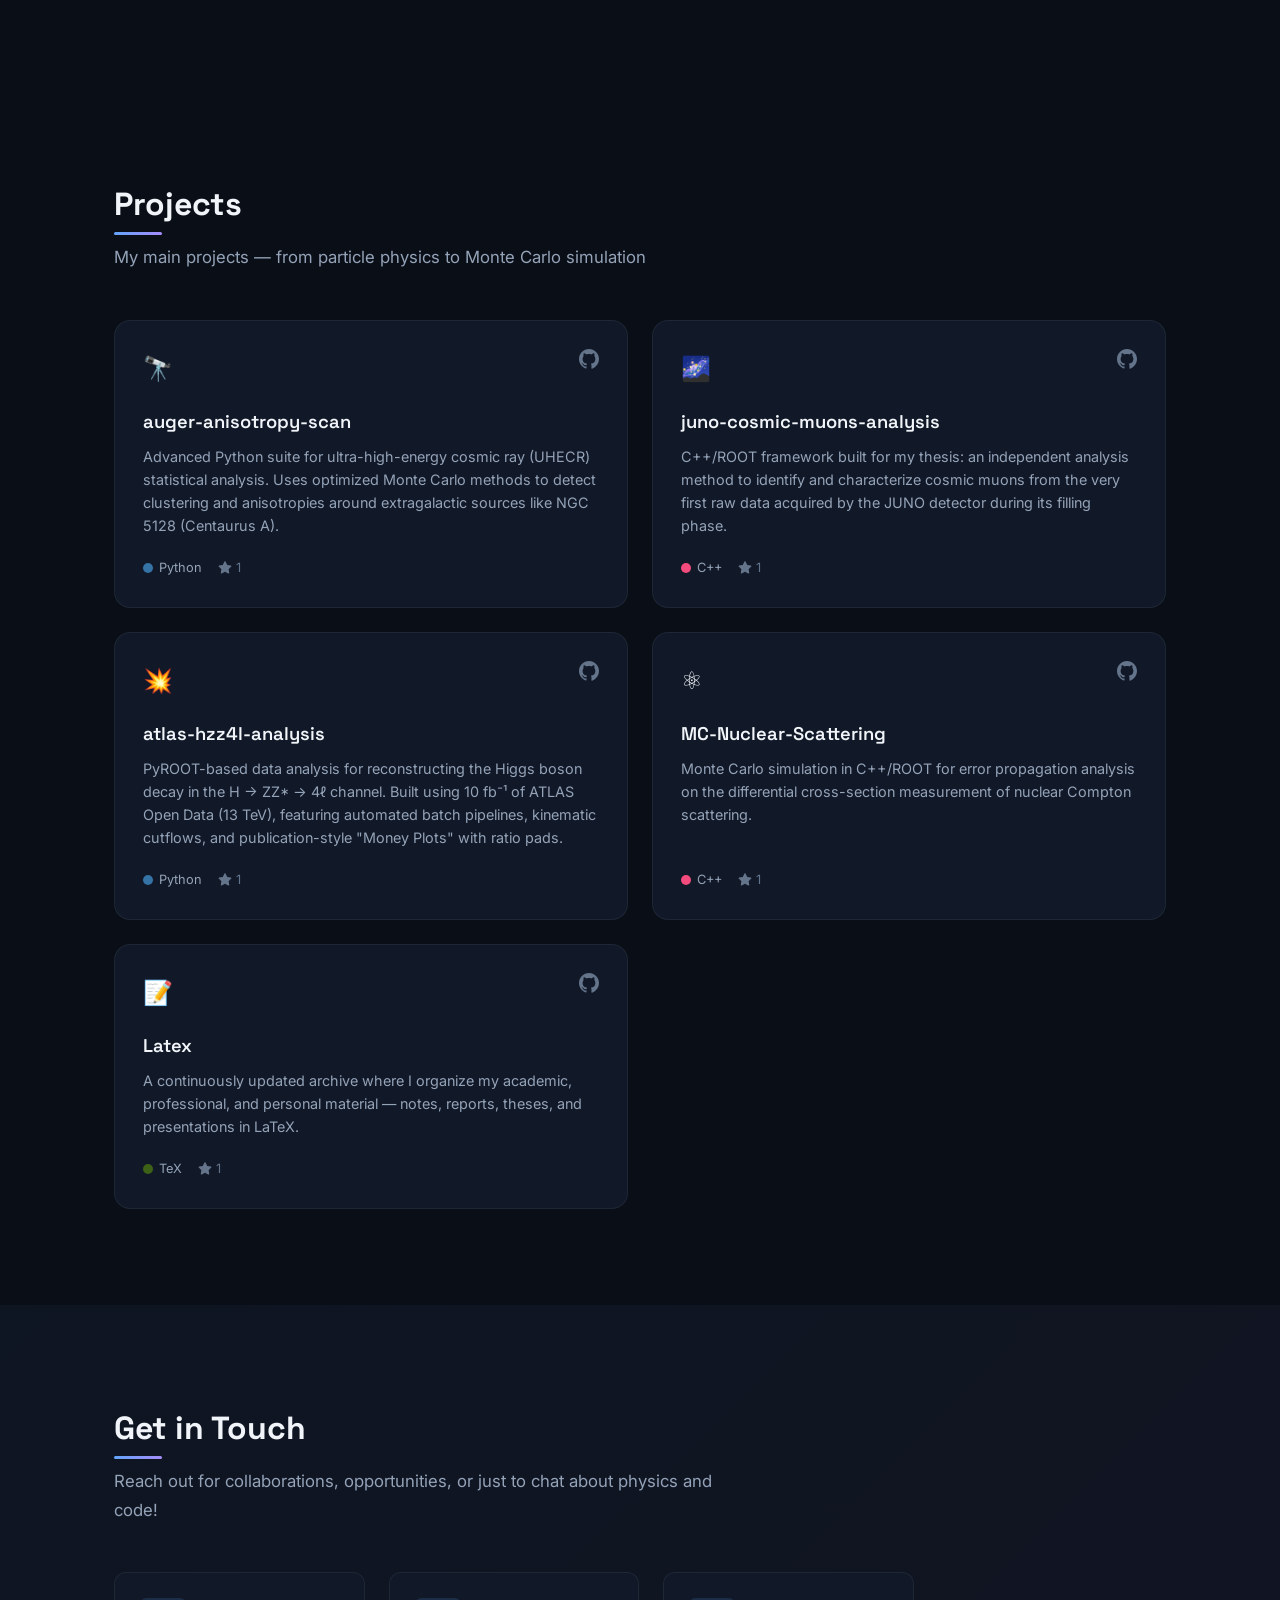
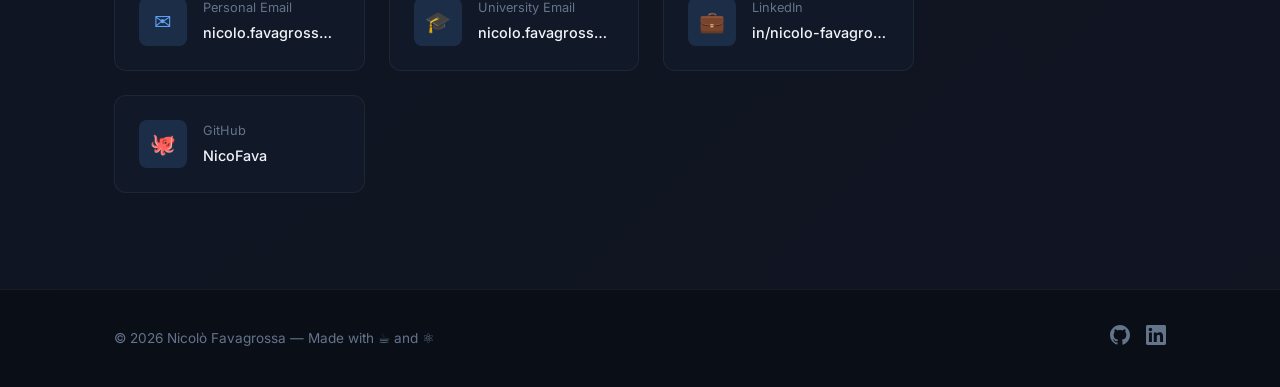
==== commit 1fc5015a: "feat: add pixel art favicon, update README, and finalize configuration" ====
--- a/index.html
+++ b/index.html
@@ -16,8 +16,8 @@
   <meta property="og:type" content="website">
   <meta property="og:url" content="https://nicofava.github.io">
 
-  <!-- Favicon placeholder -->
-  <link rel="icon" href="data:image/svg+xml,<svg xmlns='http://www.w3.org/2000/svg' viewBox='0 0 100 100'><text y='.9em' font-size='90'>⚛️</text></svg>">
+  <!-- Favicon -->
+  <link rel="icon" href="assets/img/favicon.png" type="image/png">
 
   <!-- Stylesheets -->
   <link rel="stylesheet" href="css/style.css">
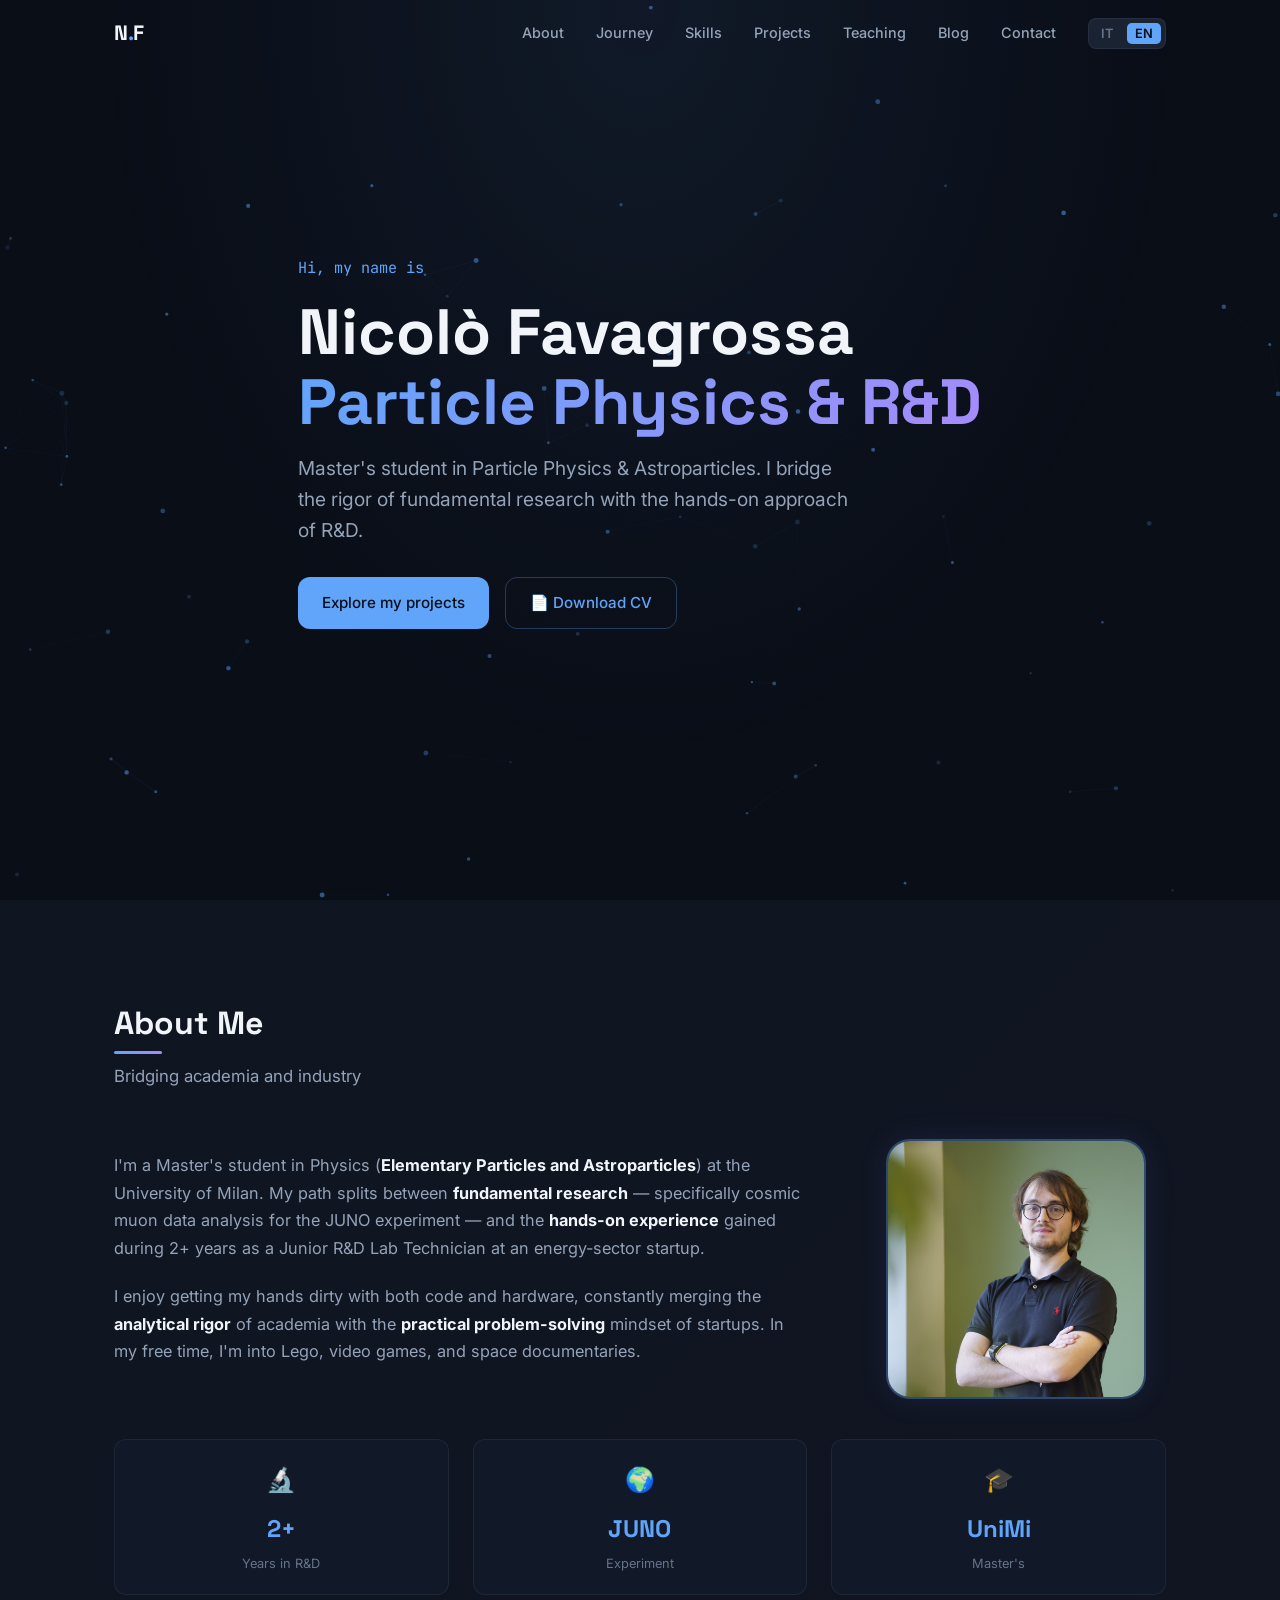
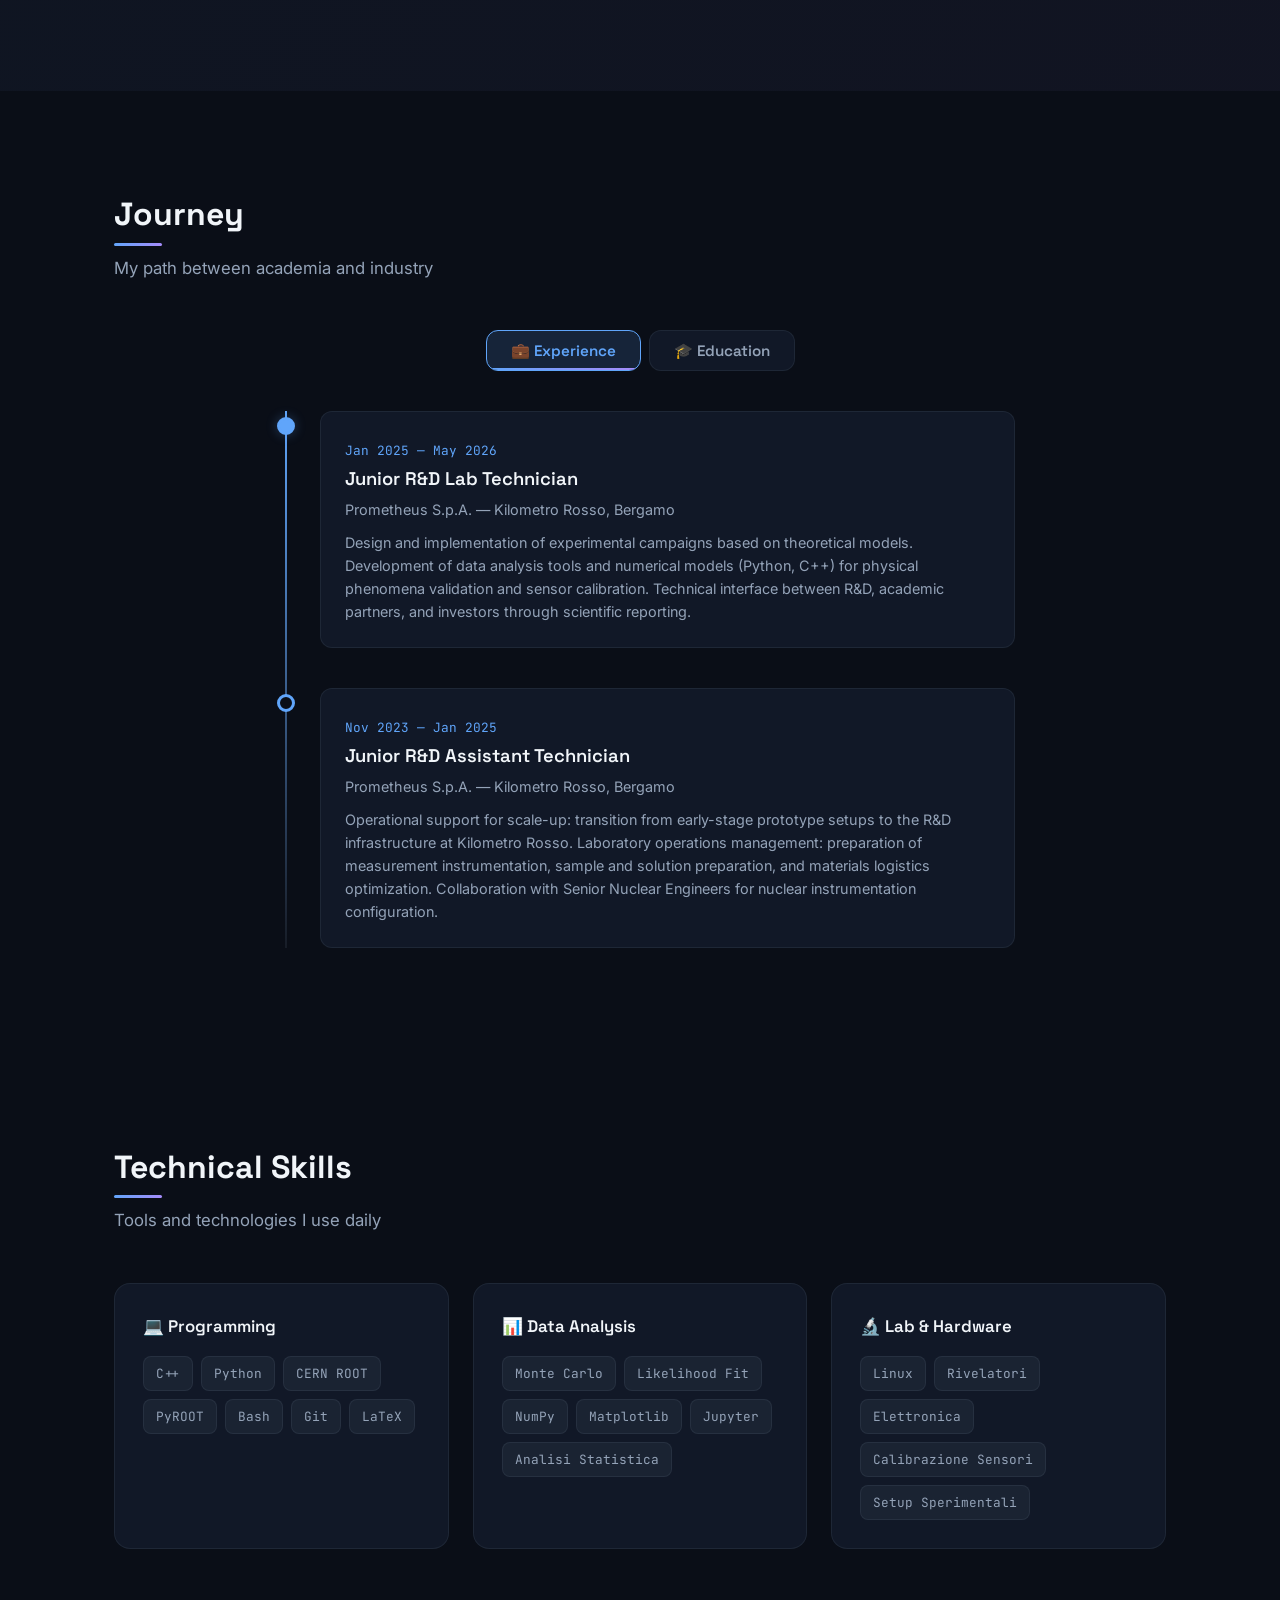
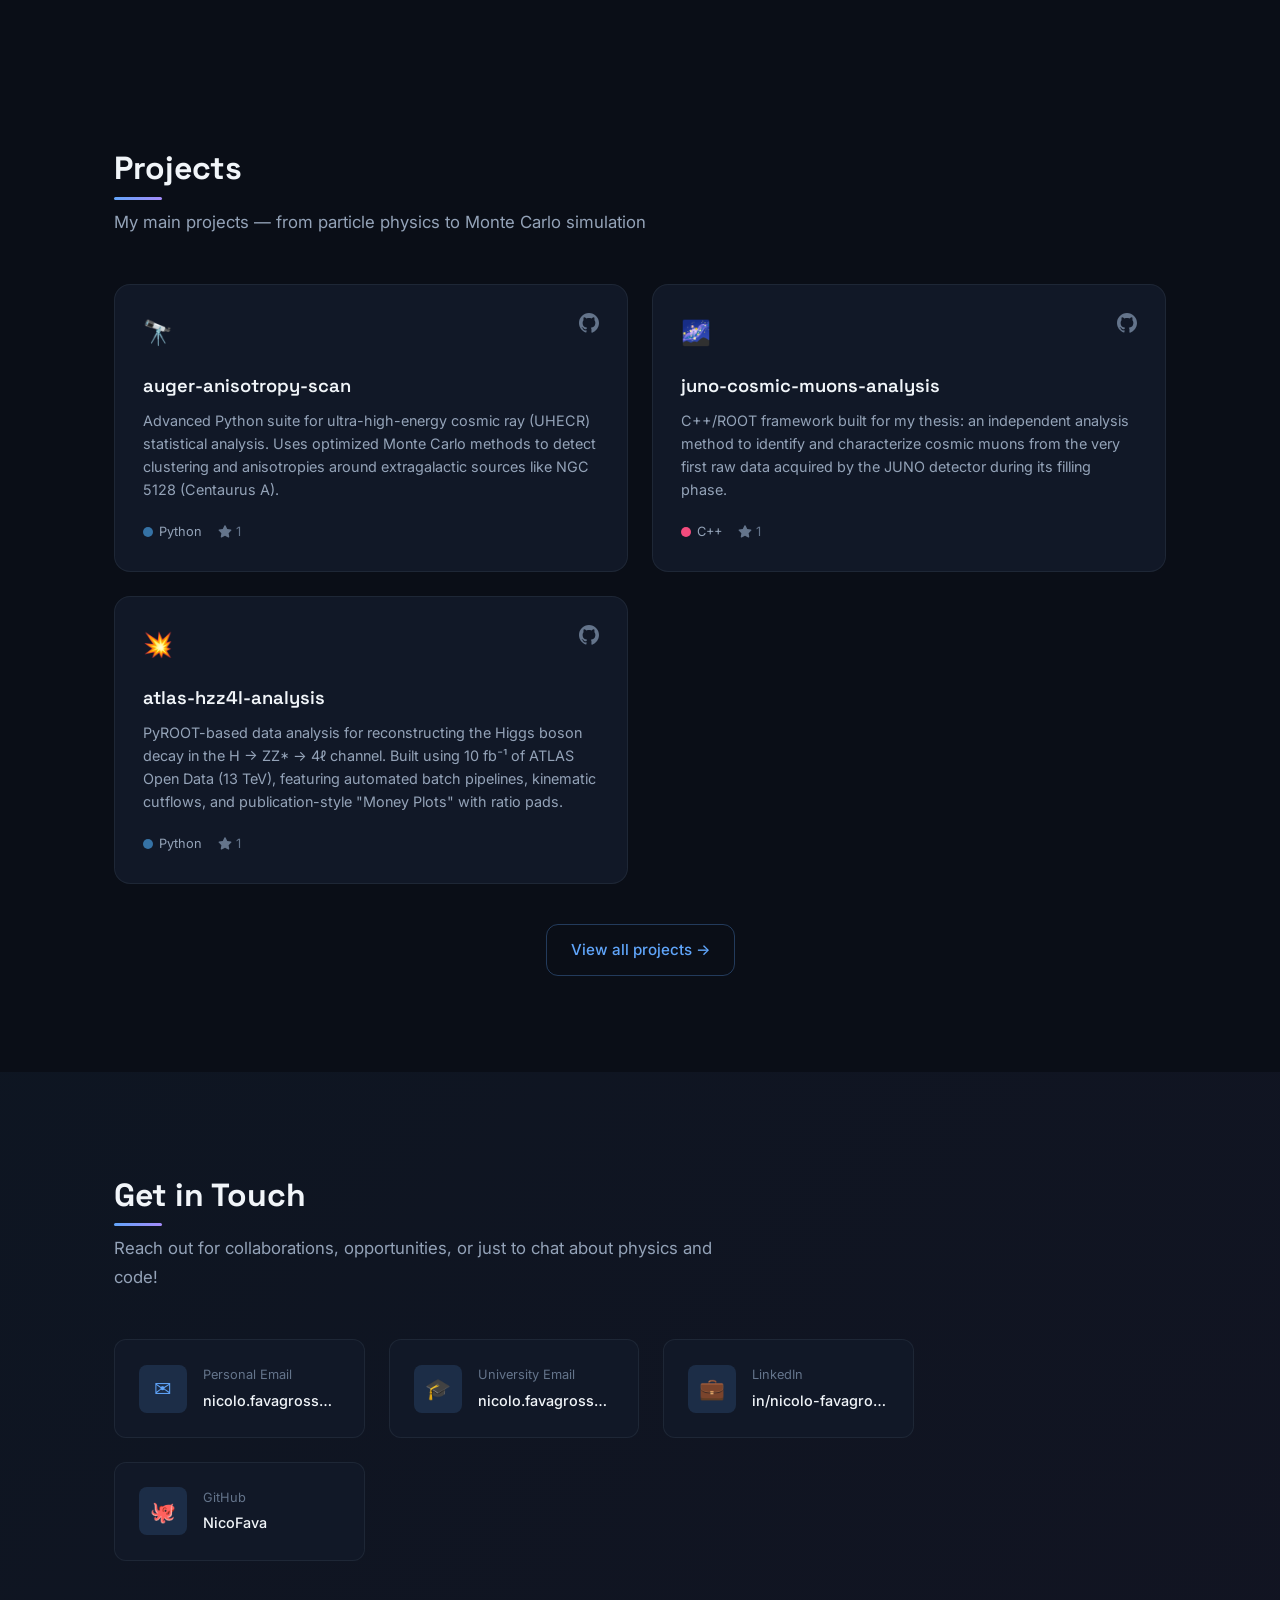
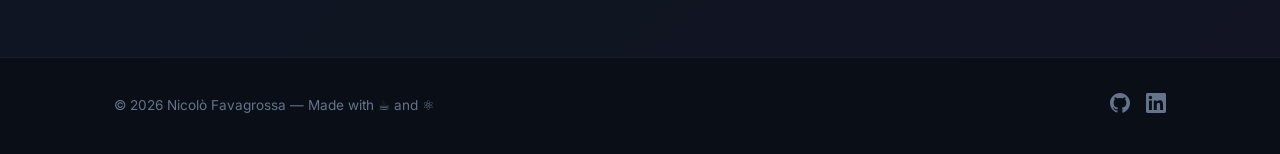
==== commit f652699e: "feat: implement new Deep Cosmos dark theme and project site structure with localization support" ====
--- a/index.html
+++ b/index.html
@@ -30,13 +30,15 @@
   <!-- ==================== NAVBAR ==================== -->
   <nav class="navbar" id="navbar">
     <div class="container">
-      <a href="#" class="nav-logo">N<span>.</span>F</a>
+      <a href="./" class="nav-logo">N<span>.</span>F</a>
 
       <div class="nav-links" id="nav-links">
         <a href="#about" data-i18n="nav.about">Chi sono</a>
-        <a href="#experience" data-i18n="nav.experience">Esperienza</a>
+        <a href="#experience" data-i18n="nav.experience">Percorso</a>
         <a href="#skills" data-i18n="nav.skills">Competenze</a>
         <a href="#projects" data-i18n="nav.projects">Progetti</a>
+        <a href="teaching/" data-i18n="nav.teaching">Teaching</a>
+        <a href="blog/" data-i18n="nav.blog">Blog</a>
         <a href="#contact" data-i18n="nav.contact">Contatti</a>
 
         <div class="lang-toggle">
@@ -73,7 +75,7 @@
             Scopri i miei progetti
           </a>
           <a href="assets/docs/cv-favagrossa.pdf" class="btn btn-outline" target="_blank" data-i18n="hero.cta.cv">
-            <span class="btn-icon">📄</span> Scarica CV
+            📄 Scarica CV
           </a>
         </div>
       </div>
@@ -89,7 +91,7 @@
       <div class="about-grid">
         <div class="about-text">
           <p class="reveal" data-i18n="about.p1">
-            Sono uno studente magistrale in Fisica (indirizzo <strong>Particelle Elementari e Astroparticelle</strong>) all'Università degli Studi di Milano. Il mio percorso si divide tra la <strong>ricerca fondamentale</strong> — in particolare l'analisi dati dei muoni cosmici per l'esperimento JUNO — e l'<strong>esperienza pratica</strong> maturata in oltre due anni come Junior R&D Lab Technician in una startup del settore energetico.
+            Sono uno studente magistrale in Fisica (indirizzo <strong>Particelle Elementari e Astroparticelle</strong>) all'Università degli Studi di Milano. Il mio percorso si divide tra la <strong>ricerca fondamentale</strong> — in particolare l'analisi dati dei muoni cosmici per l'esperimento JUNO — e l'<strong>esperienza pratica</strong> maturata in oltre due anni come Tecnico di Laboratorio R&D Junior in una startup del settore energetico.
           </p>
           <p class="reveal" data-i18n="about.p2">
             Mi piace "sporcarmi le mani" sia con il codice che in laboratorio: cerco costantemente di unire il <strong>rigore analitico</strong> del mondo accademico con la <strong>concretezza e il problem-solving</strong> tipici delle startup. Nel tempo libero apprezzo i Lego, i videogiochi e i documentari spaziali.
@@ -126,46 +128,73 @@
   <!-- ==================== EXPERIENCE & EDUCATION ==================== -->
   <section id="experience">
     <div class="container">
-      <h2 class="section-title reveal" data-i18n="exp.title">Esperienza & Istruzione</h2>
+      <h2 class="section-title reveal" data-i18n="exp.title">Percorso</h2>
       <p class="section-subtitle reveal" data-i18n="exp.subtitle">Il mio percorso tra accademia e industria</p>
 
-      <div class="timeline">
-        <!-- Entry 1: Master's -->
-        <div class="timeline-item reveal">
-          <div class="timeline-dot"></div>
-          <div class="timeline-card">
-            <span class="timeline-date" data-i18n="exp.1.date">2024 — Presente</span>
-            <h3 class="timeline-title" data-i18n="exp.1.title">Laurea Magistrale in Fisica</h3>
-            <p class="timeline-org" data-i18n="exp.1.org">Università degli Studi di Milano — Particelle e Astroparticelle</p>
-            <p class="timeline-desc" data-i18n="exp.1.desc">
-              Percorso magistrale con focus su fisica delle alte energie, rivelatori di particelle e analisi dati avanzata. Tesi sull'analisi dei muoni cosmici per l'esperimento JUNO.
-            </p>
-          </div>
-        </div>
-
-        <!-- Entry 2: R&D Job -->
-        <div class="timeline-item reveal">
-          <div class="timeline-dot"></div>
-          <div class="timeline-card">
-            <span class="timeline-date" data-i18n="exp.2.date">Gen 2023 — Presente</span>
-            <h3 class="timeline-title" data-i18n="exp.2.title">Junior R&D Lab Technician</h3>
-            <p class="timeline-org" data-i18n="exp.2.org">Prometheus S.r.l. — Kilometro Rosso, Bergamo</p>
-            <p class="timeline-desc" data-i18n="exp.2.desc">
-              Attività di ricerca e sviluppo nel settore energetico. Gestione di setup sperimentali, calibrazione sensori, analisi dati e report tecnici. Promosso a gennaio 2025.
-            </p>
-          </div>
-        </div>
-
-        <!-- Entry 3: Bachelor's -->
-        <div class="timeline-item reveal">
-          <div class="timeline-dot"></div>
-          <div class="timeline-card">
-            <span class="timeline-date" data-i18n="exp.3.date">2020 — 2024</span>
-            <h3 class="timeline-title" data-i18n="exp.3.title">Laurea Triennale in Fisica</h3>
-            <p class="timeline-org" data-i18n="exp.3.org">Università degli Studi di Milano</p>
-            <p class="timeline-desc" data-i18n="exp.3.desc">
-              Tesi: analisi indipendente dei muoni cosmici dai primi dati grezzi del rivelatore JUNO, sviluppata in C++/ROOT.
-            </p>
+      <!-- Tab Toggle -->
+      <div class="tab-toggle reveal" id="exp-tabs">
+        <button class="active" data-tab="experience" data-i18n="exp.tab.experience">💼 Esperienze</button>
+        <button data-tab="education" data-i18n="exp.tab.education">🎓 Istruzione</button>
+      </div>
+
+      <!-- Experience Panel -->
+      <div class="timeline-panel active" id="panel-experience">
+        <div class="timeline">
+          <!-- Work Entry 1: Junior R&D Lab Technician -->
+          <div class="timeline-item reveal">
+            <div class="timeline-dot"></div>
+            <div class="timeline-card">
+              <span class="timeline-date" data-i18n="exp.work1.date">Gen 2025 — Mag 2026</span>
+              <h3 class="timeline-title" data-i18n="exp.work1.title">Tecnico di Laboratorio R&D Junior</h3>
+              <p class="timeline-org" data-i18n="exp.work1.org">Prometheus S.p.A. — Kilometro Rosso, Bergamo</p>
+              <p class="timeline-desc" data-i18n="exp.work1.desc">
+                Progettazione e implementazione di campagne sperimentali basate su modelli teorici. Sviluppo di strumenti di analisi dati e modelli numerici (Python, C++) per la validazione di fenomeni fisici e calibrazione di sensori. Interfaccia tecnica tra R&D, partner accademici e investitori tramite redazione di report scientifici.
+              </p>
+            </div>
+          </div>
+
+          <!-- Work Entry 2: Junior R&D Assistant Technician -->
+          <div class="timeline-item reveal">
+            <div class="timeline-dot"></div>
+            <div class="timeline-card">
+              <span class="timeline-date" data-i18n="exp.work2.date">Nov 2023 — Gen 2025</span>
+              <h3 class="timeline-title" data-i18n="exp.work2.title">Assistente Tecnico R&D Junior</h3>
+              <p class="timeline-org" data-i18n="exp.work2.org">Prometheus S.p.A. — Kilometro Rosso, Bergamo</p>
+              <p class="timeline-desc" data-i18n="exp.work2.desc">
+                Supporto operativo allo scale-up: transizione dai setup prototipali della fase early-stage all'infrastruttura R&D presso il Kilometro Rosso. Gestione operativa del laboratorio: approntamento della strumentazione di misura, preparazione di campioni e soluzioni, e ottimizzazione della logistica dei materiali. Collaborazione con Senior Nuclear Engineers per la configurazione di strumentazione nucleare.
+              </p>
+            </div>
+          </div>
+        </div>
+      </div>
+
+      <!-- Education Panel -->
+      <div class="timeline-panel" id="panel-education">
+        <div class="timeline">
+          <!-- Education Entry 1: Master's -->
+          <div class="timeline-item reveal">
+            <div class="timeline-dot"></div>
+            <div class="timeline-card">
+              <span class="timeline-date" data-i18n="exp.edu1.date">2025 — Presente</span>
+              <h3 class="timeline-title" data-i18n="exp.edu1.title">Laurea Magistrale in Fisica</h3>
+              <p class="timeline-org" data-i18n="exp.edu1.org">Università degli Studi di Milano — Particelle e Astroparticelle</p>
+              <p class="timeline-desc" data-i18n="exp.edu1.desc">
+                Percorso magistrale con focus su fisica delle alte energie, rivelatori di particelle e analisi dati avanzata. Tesi sull'analisi dei muoni cosmici per l'esperimento JUNO.
+              </p>
+            </div>
+          </div>
+
+          <!-- Education Entry 2: Bachelor's -->
+          <div class="timeline-item reveal">
+            <div class="timeline-dot"></div>
+            <div class="timeline-card">
+              <span class="timeline-date" data-i18n="exp.edu2.date">2020 — 2024</span>
+              <h3 class="timeline-title" data-i18n="exp.edu2.title">Laurea Triennale in Fisica</h3>
+              <p class="timeline-org" data-i18n="exp.edu2.org">Università degli Studi di Milano — Voto: 105/110</p>
+              <p class="timeline-desc" data-i18n="exp.edu2.desc">
+                Tesi: analisi indipendente dei muoni cosmici dai primi dati grezzi del rivelatore JUNO, sviluppata in C++/ROOT. Sviluppo di un metodo di analisi dati indipendente con benchmarking rispetto agli algoritmi ufficiali della collaborazione JUNO.
+              </p>
+            </div>
           </div>
         </div>
       </div>
@@ -236,7 +265,11 @@
       </p>
 
       <div class="projects-grid" id="projects-container">
-        <!-- Populated dynamically by projects.js -->
+        <!-- Populated dynamically by projects.js (preview mode: 3 cards) -->
+      </div>
+
+      <div class="view-all-wrapper reveal">
+        <a href="projects/" class="btn btn-outline" data-i18n="projects.viewAll">Vedi tutti i progetti →</a>
       </div>
     </div>
   </section>
--- a/css/style.css
+++ b/css/style.css
@@ -943,3 +943,288 @@
 .btn .btn-icon {
   font-size: 1.1rem;
 }
+
+/* --- Tab Toggle (Experience/Education) --- */
+.tab-toggle {
+  display: flex;
+  gap: 0.5rem;
+  margin-bottom: 2.5rem;
+  justify-content: center;
+}
+
+.tab-toggle button {
+  background: var(--bg-secondary);
+  border: 1px solid var(--border);
+  color: var(--text-secondary);
+  font-family: var(--font-heading);
+  font-size: 0.95rem;
+  font-weight: 600;
+  padding: 0.6rem 1.5rem;
+  border-radius: var(--radius-md);
+  cursor: pointer;
+  transition: all var(--transition-normal);
+  position: relative;
+  overflow: hidden;
+}
+
+.tab-toggle button::before {
+  content: '';
+  position: absolute;
+  bottom: 0;
+  left: 0;
+  width: 100%;
+  height: 2px;
+  background: var(--gradient-accent);
+  transform: scaleX(0);
+  transition: transform var(--transition-normal);
+}
+
+.tab-toggle button:hover {
+  border-color: var(--border-accent);
+  color: var(--text-primary);
+}
+
+.tab-toggle button.active {
+  background: var(--accent-glow);
+  border-color: var(--accent);
+  color: var(--accent);
+}
+
+.tab-toggle button.active::before {
+  transform: scaleX(1);
+}
+
+/* Timeline tab panels */
+.timeline-panel {
+  display: none;
+  animation: fadeInTab 0.4s ease;
+}
+
+.timeline-panel.active {
+  display: block;
+}
+
+@keyframes fadeInTab {
+  from {
+    opacity: 0;
+    transform: translateY(10px);
+  }
+  to {
+    opacity: 1;
+    transform: translateY(0);
+  }
+}
+
+/* --- Page Header (compact hero for sub-pages) --- */
+.page-header {
+  min-height: 35vh;
+  display: flex;
+  align-items: flex-end;
+  padding: 6rem 0 3rem;
+  background: var(--gradient-hero);
+  position: relative;
+  z-index: 1;
+}
+
+.page-header .section-title {
+  font-size: 2.5rem;
+  margin-bottom: 0.75rem;
+  opacity: 0;
+  transform: translateY(20px);
+  animation: fadeInUp 0.6s ease 0.2s forwards;
+}
+
+.page-header .section-subtitle {
+  opacity: 0;
+  transform: translateY(20px);
+  animation: fadeInUp 0.6s ease 0.4s forwards;
+  margin-bottom: 0;
+}
+
+/* --- Coming Soon --- */
+.coming-soon {
+  min-height: 60vh;
+  display: flex;
+  align-items: center;
+  justify-content: center;
+  position: relative;
+  z-index: 1;
+}
+
+.coming-soon-content {
+  text-align: center;
+  max-width: 500px;
+  padding: 3rem;
+}
+
+.coming-soon-icon {
+  font-size: 4rem;
+  margin-bottom: 1.5rem;
+  display: block;
+  opacity: 0;
+  animation: fadeInUp 0.6s ease 0.2s forwards;
+}
+
+.coming-soon-title {
+  font-family: var(--font-heading);
+  font-size: 2rem;
+  font-weight: 700;
+  margin-bottom: 1rem;
+  background: var(--gradient-accent);
+  -webkit-background-clip: text;
+  -webkit-text-fill-color: transparent;
+  background-clip: text;
+  opacity: 0;
+  animation: fadeInUp 0.6s ease 0.4s forwards;
+}
+
+.coming-soon-text {
+  color: var(--text-secondary);
+  font-size: 1.05rem;
+  line-height: 1.7;
+  margin-bottom: 2rem;
+  opacity: 0;
+  animation: fadeInUp 0.6s ease 0.6s forwards;
+}
+
+.coming-soon .btn {
+  opacity: 0;
+  animation: fadeInUp 0.6s ease 0.8s forwards;
+}
+
+/* --- Project Card Expanded (Projects page) --- */
+.project-card-expanded {
+  background: var(--bg-secondary);
+  border: 1px solid var(--border);
+  border-radius: var(--radius-lg);
+  padding: 2rem;
+  transition: all var(--transition-normal);
+  display: flex;
+  flex-direction: column;
+}
+
+.project-card-expanded:hover {
+  border-color: var(--border-accent);
+  box-shadow: var(--shadow-glow);
+  transform: translateY(-4px);
+}
+
+.project-card-expanded .project-context {
+  margin-bottom: 1rem;
+}
+
+.project-detail {
+  color: var(--text-secondary);
+  font-size: 0.9rem;
+  line-height: 1.7;
+  margin-bottom: 1.25rem;
+}
+
+.project-tech-stack {
+  display: flex;
+  flex-wrap: wrap;
+  gap: 0.4rem;
+  margin-bottom: 1.25rem;
+}
+
+.project-tech-tag {
+  font-family: var(--font-mono);
+  font-size: 0.75rem;
+  padding: 0.25rem 0.6rem;
+  background: var(--accent-glow);
+  border: 1px solid var(--border-accent);
+  border-radius: var(--radius-sm);
+  color: var(--accent);
+}
+
+.project-highlights {
+  margin-bottom: 1.25rem;
+}
+
+.project-highlights h4 {
+  font-family: var(--font-heading);
+  font-size: 0.9rem;
+  font-weight: 600;
+  color: var(--text-primary);
+  margin-bottom: 0.5rem;
+}
+
+.project-highlights ul {
+  list-style: none;
+  padding: 0;
+}
+
+.project-highlights li {
+  color: var(--text-secondary);
+  font-size: 0.85rem;
+  line-height: 1.6;
+  padding-left: 1.2rem;
+  position: relative;
+  margin-bottom: 0.3rem;
+}
+
+.project-highlights li::before {
+  content: '▹';
+  position: absolute;
+  left: 0;
+  color: var(--accent);
+}
+
+/* --- Nav Current Page Indicator --- */
+.nav-links a.current-page {
+  color: var(--text-primary);
+}
+
+.nav-links a.current-page::after {
+  width: 100%;
+}
+
+/* --- View All Button --- */
+.view-all-wrapper {
+  text-align: center;
+  margin-top: 2.5rem;
+}
+
+/* --- Projects page grid override --- */
+.projects-page-grid {
+  display: grid;
+  grid-template-columns: repeat(auto-fit, minmax(340px, 1fr));
+  gap: 2rem;
+}
+
+/* --- Responsive additions --- */
+@media (max-width: 768px) {
+  .page-header {
+    min-height: 25vh;
+    padding: 5rem 0 2rem;
+  }
+
+  .page-header .section-title {
+    font-size: 1.8rem;
+  }
+
+  .tab-toggle {
+    flex-wrap: wrap;
+  }
+
+  .tab-toggle button {
+    flex: 1;
+    min-width: 120px;
+    font-size: 0.85rem;
+    padding: 0.5rem 1rem;
+  }
+
+  .coming-soon-title {
+    font-size: 1.6rem;
+  }
+
+  .projects-page-grid {
+    grid-template-columns: 1fr;
+  }
+}
+
+@media (max-width: 480px) {
+  .coming-soon-content {
+    padding: 2rem 1rem;
+  }
+}
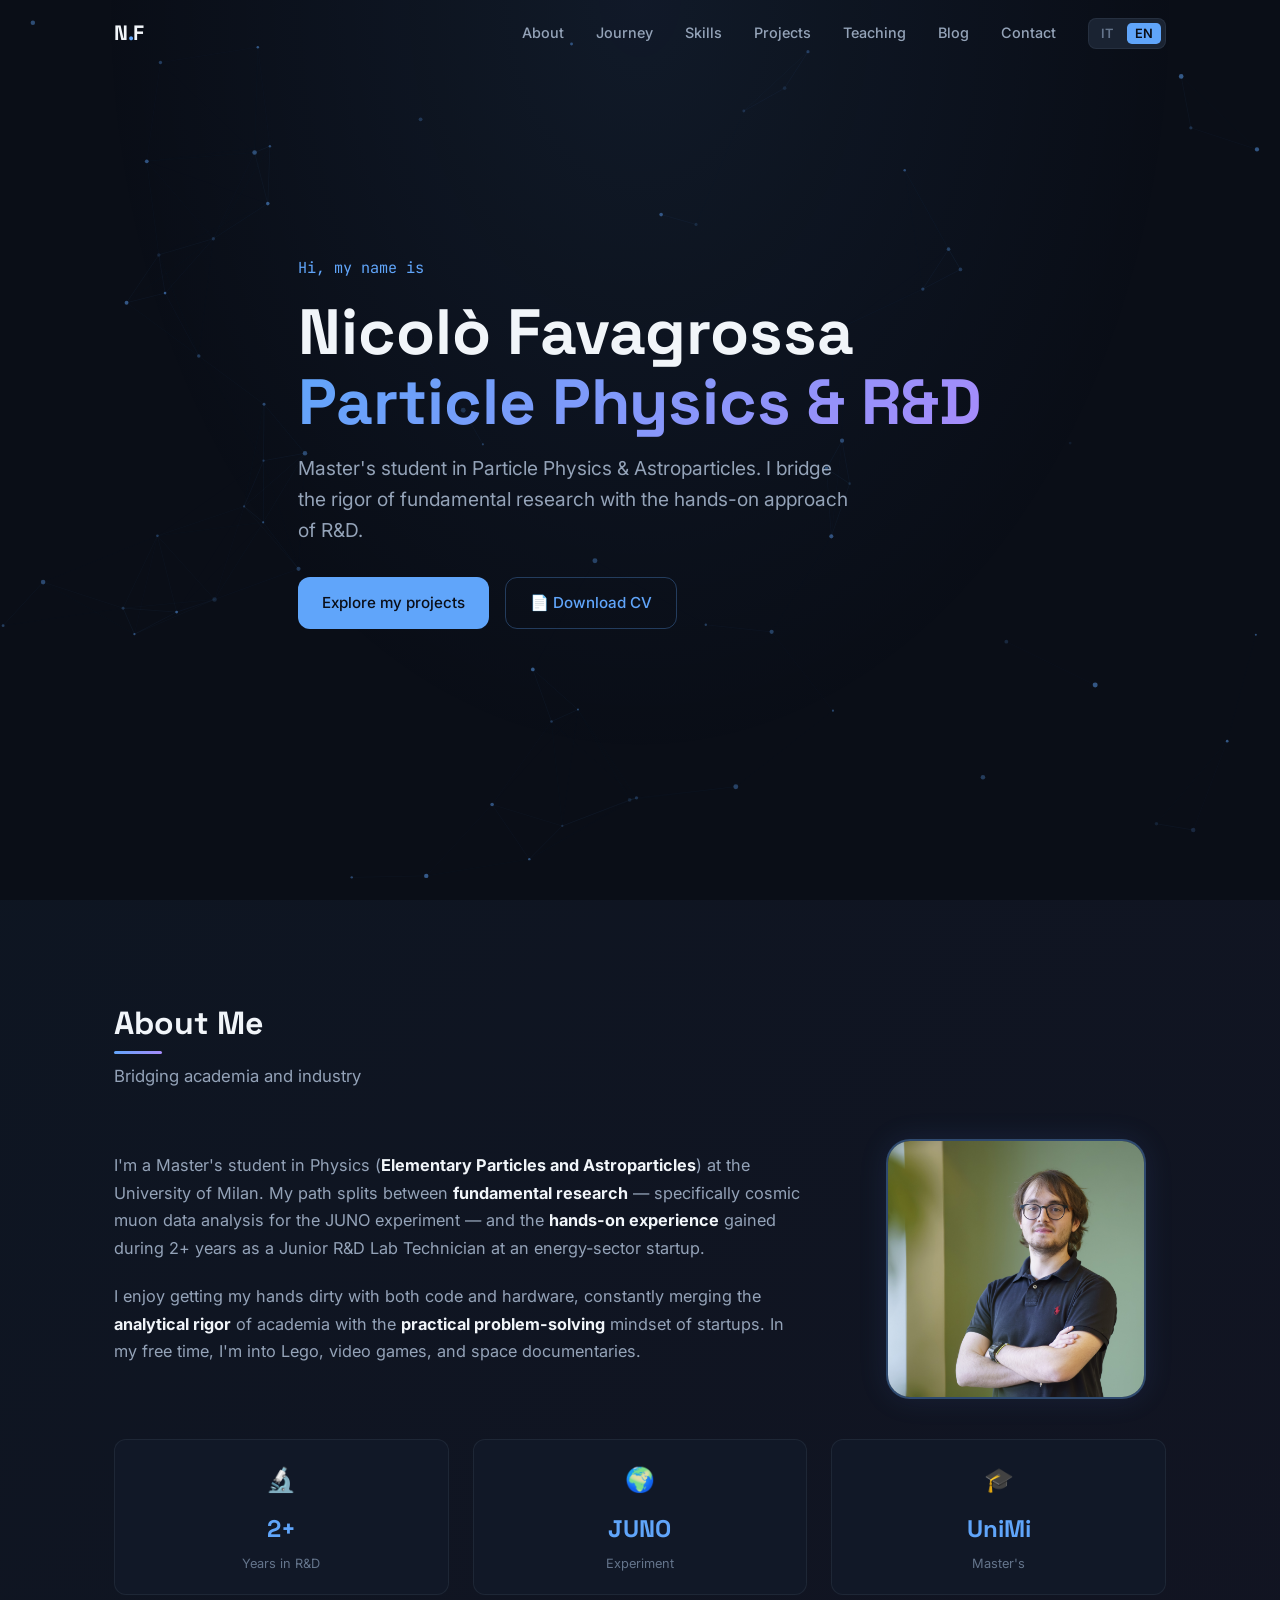
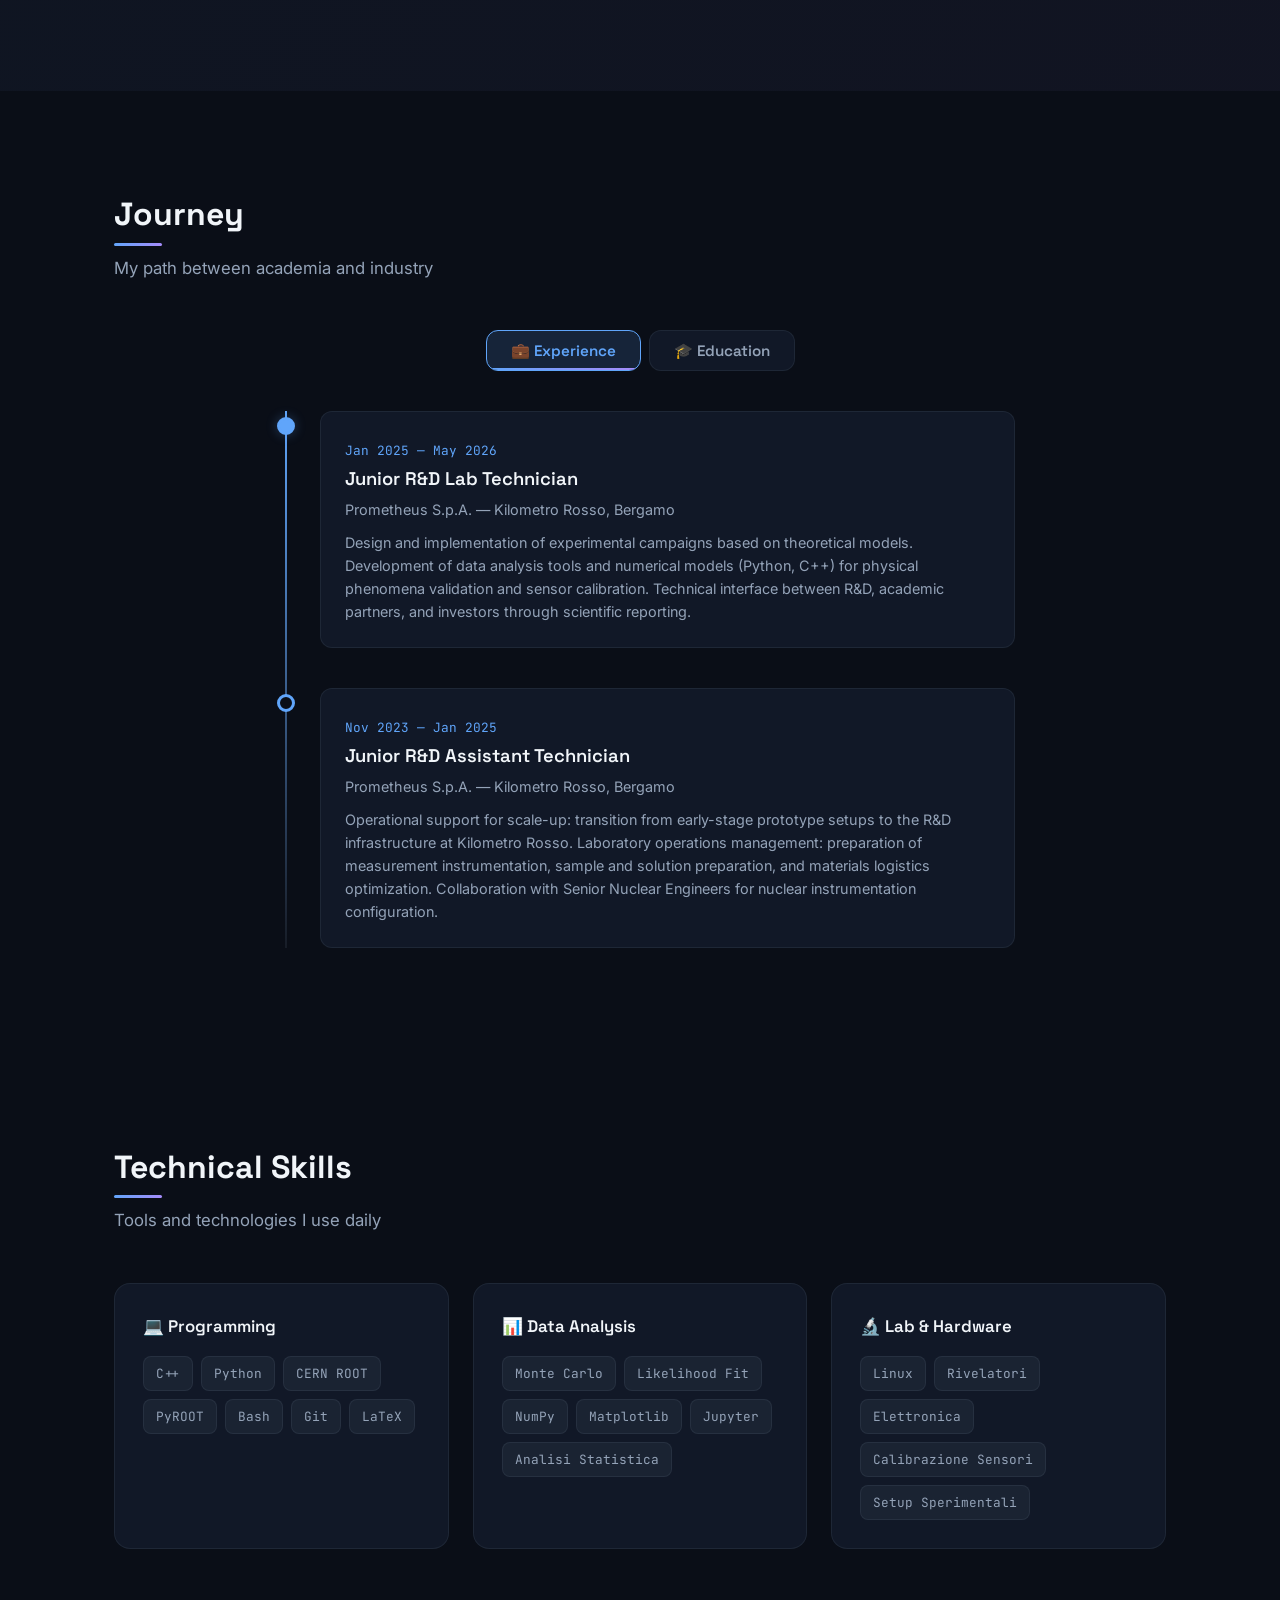
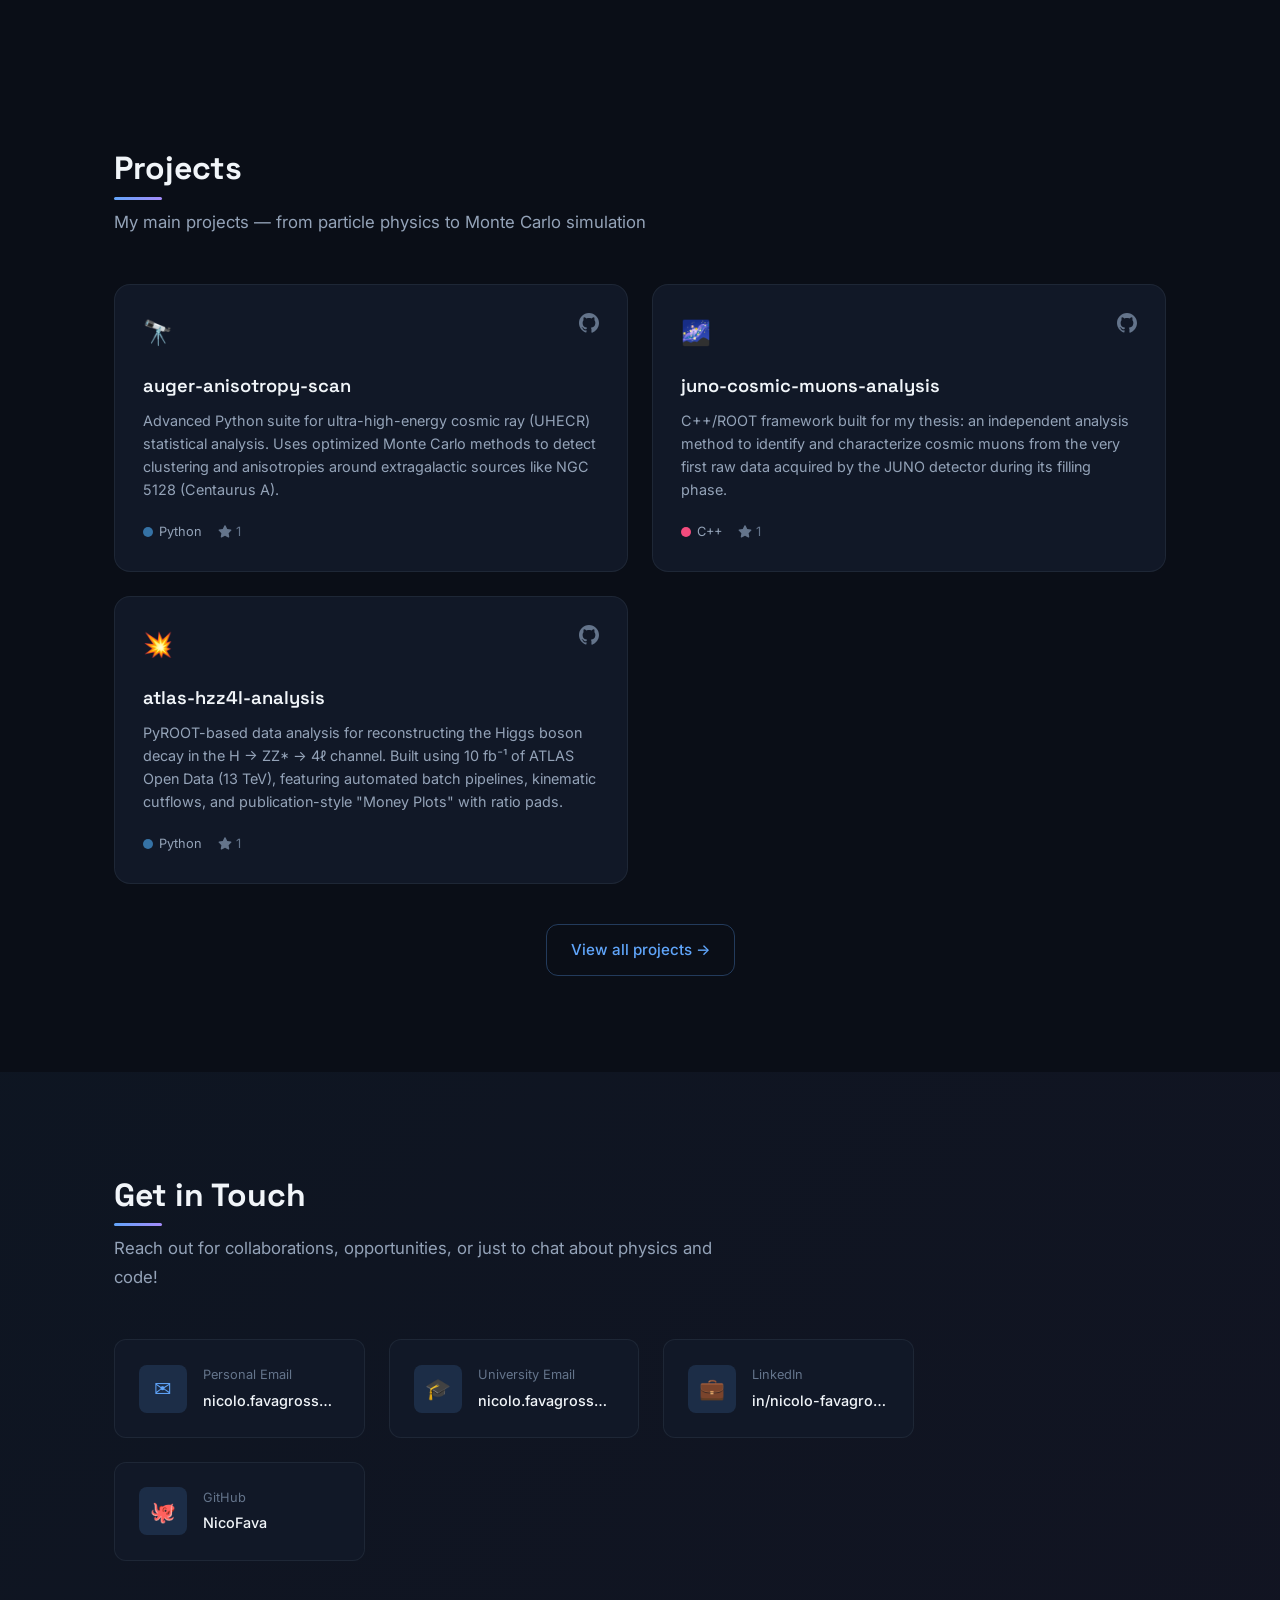
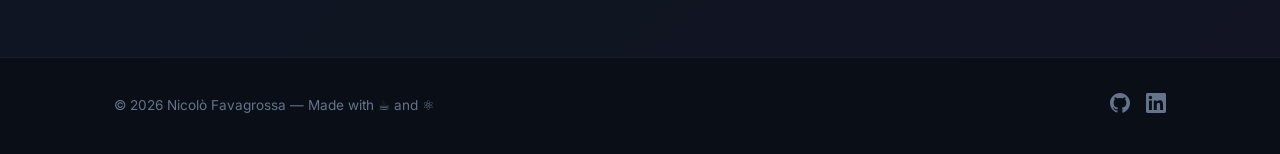
==== commit b305cad7: "feat: add blog and teaching pages and update script references with cache-busting versioning" ====
--- a/index.html
+++ b/index.html
@@ -20,7 +20,7 @@
   <link rel="icon" href="assets/img/favicon.png" type="image/png">
 
   <!-- Stylesheets -->
-  <link rel="stylesheet" href="css/style.css">
+  <link rel="stylesheet" href="css/style.css?v=2">
 </head>
 <body>
 
@@ -345,10 +345,10 @@
   </footer>
 
   <!-- ==================== SCRIPTS ==================== -->
-  <script src="js/particles.js"></script>
-  <script src="js/i18n.js"></script>
-  <script src="js/projects.js"></script>
-  <script src="js/main.js"></script>
+  <script src="js/particles.js?v=2"></script>
+  <script src="js/i18n.js?v=2"></script>
+  <script src="js/projects.js?v=2"></script>
+  <script src="js/main.js?v=2"></script>
 
 </body>
 </html>
